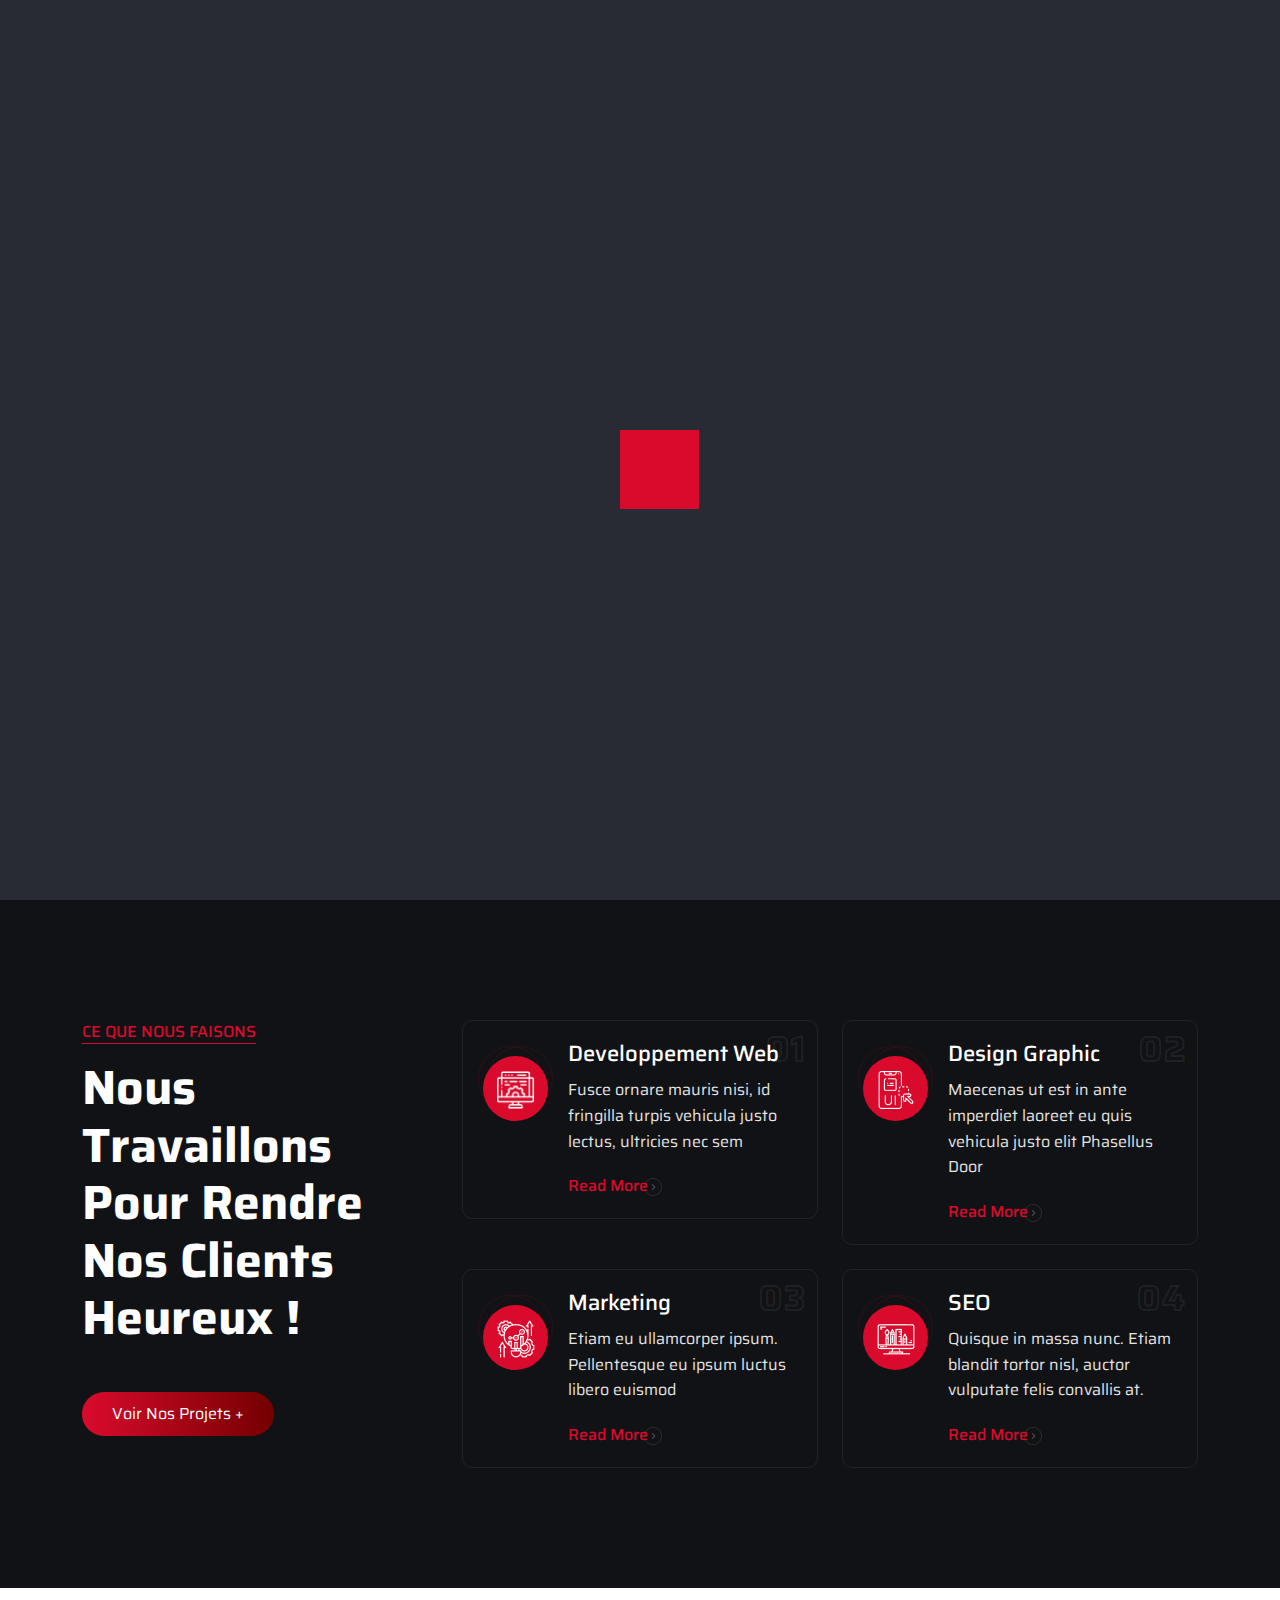
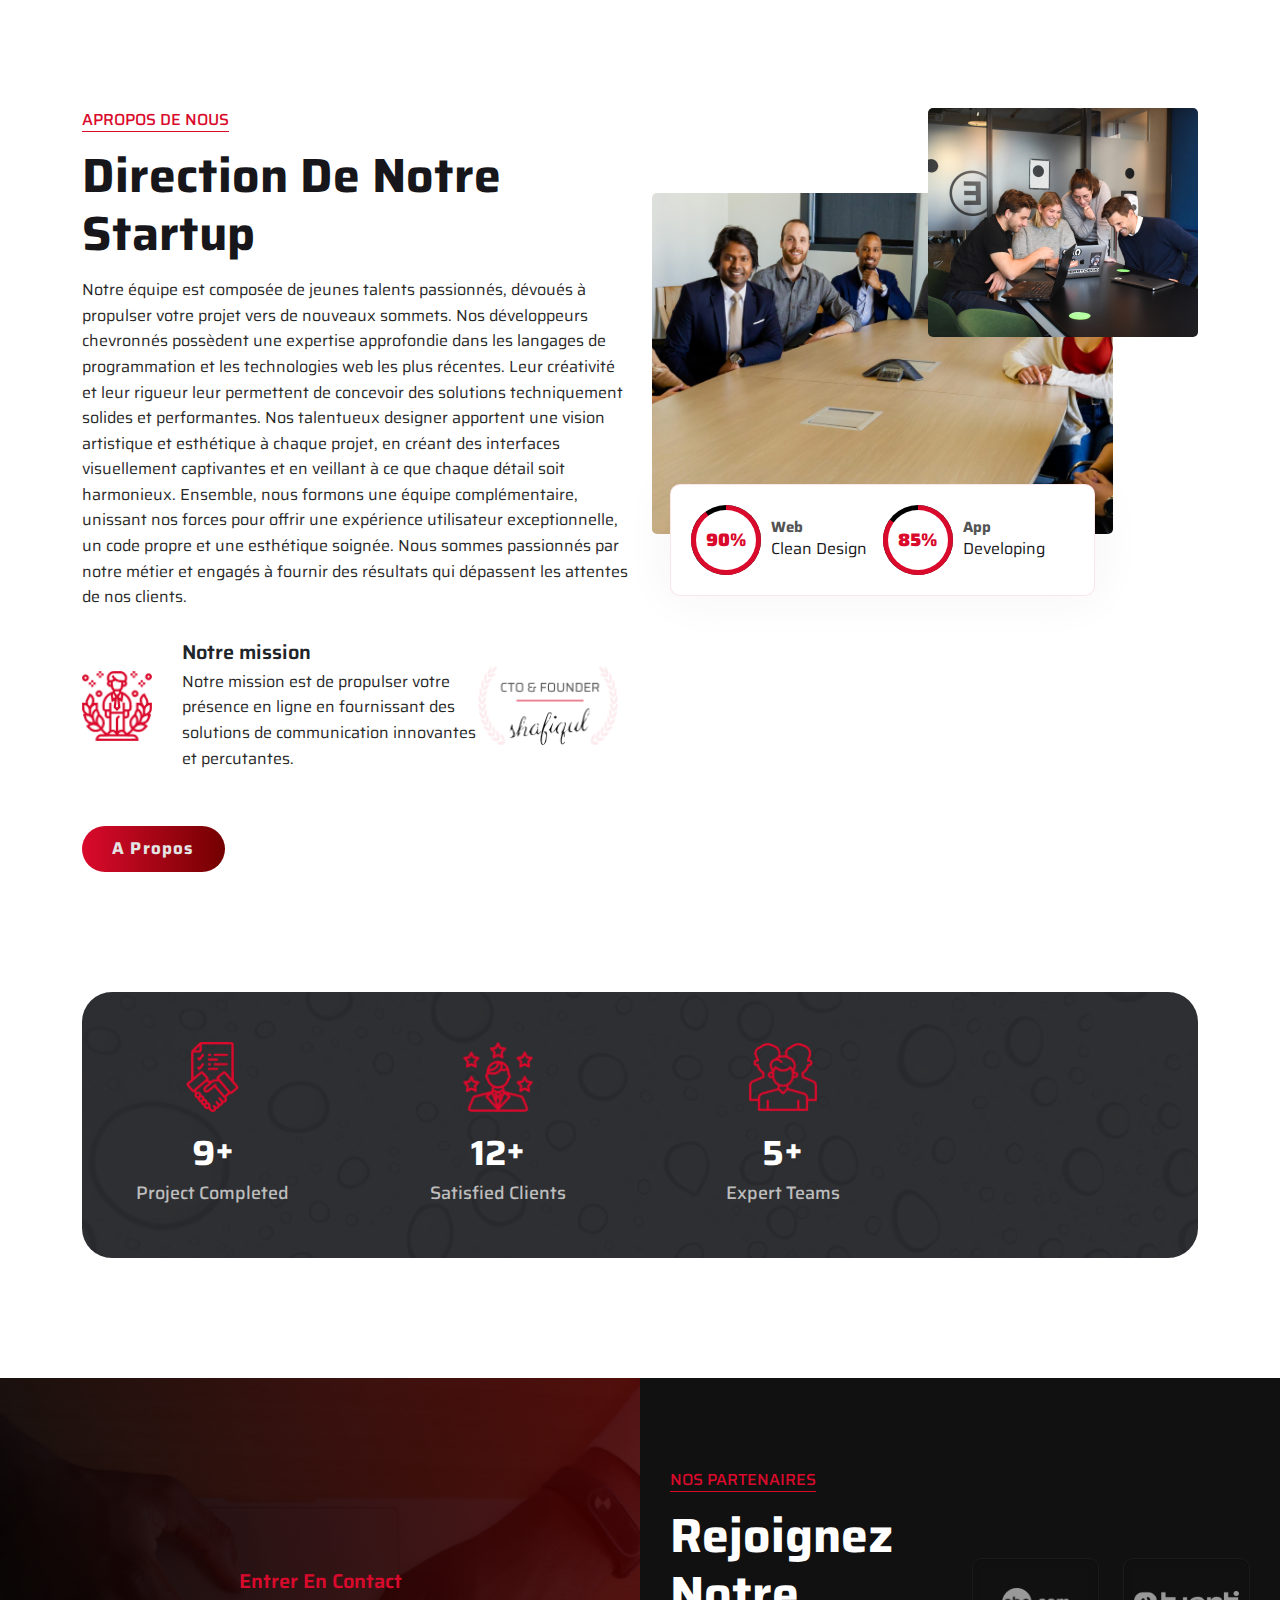
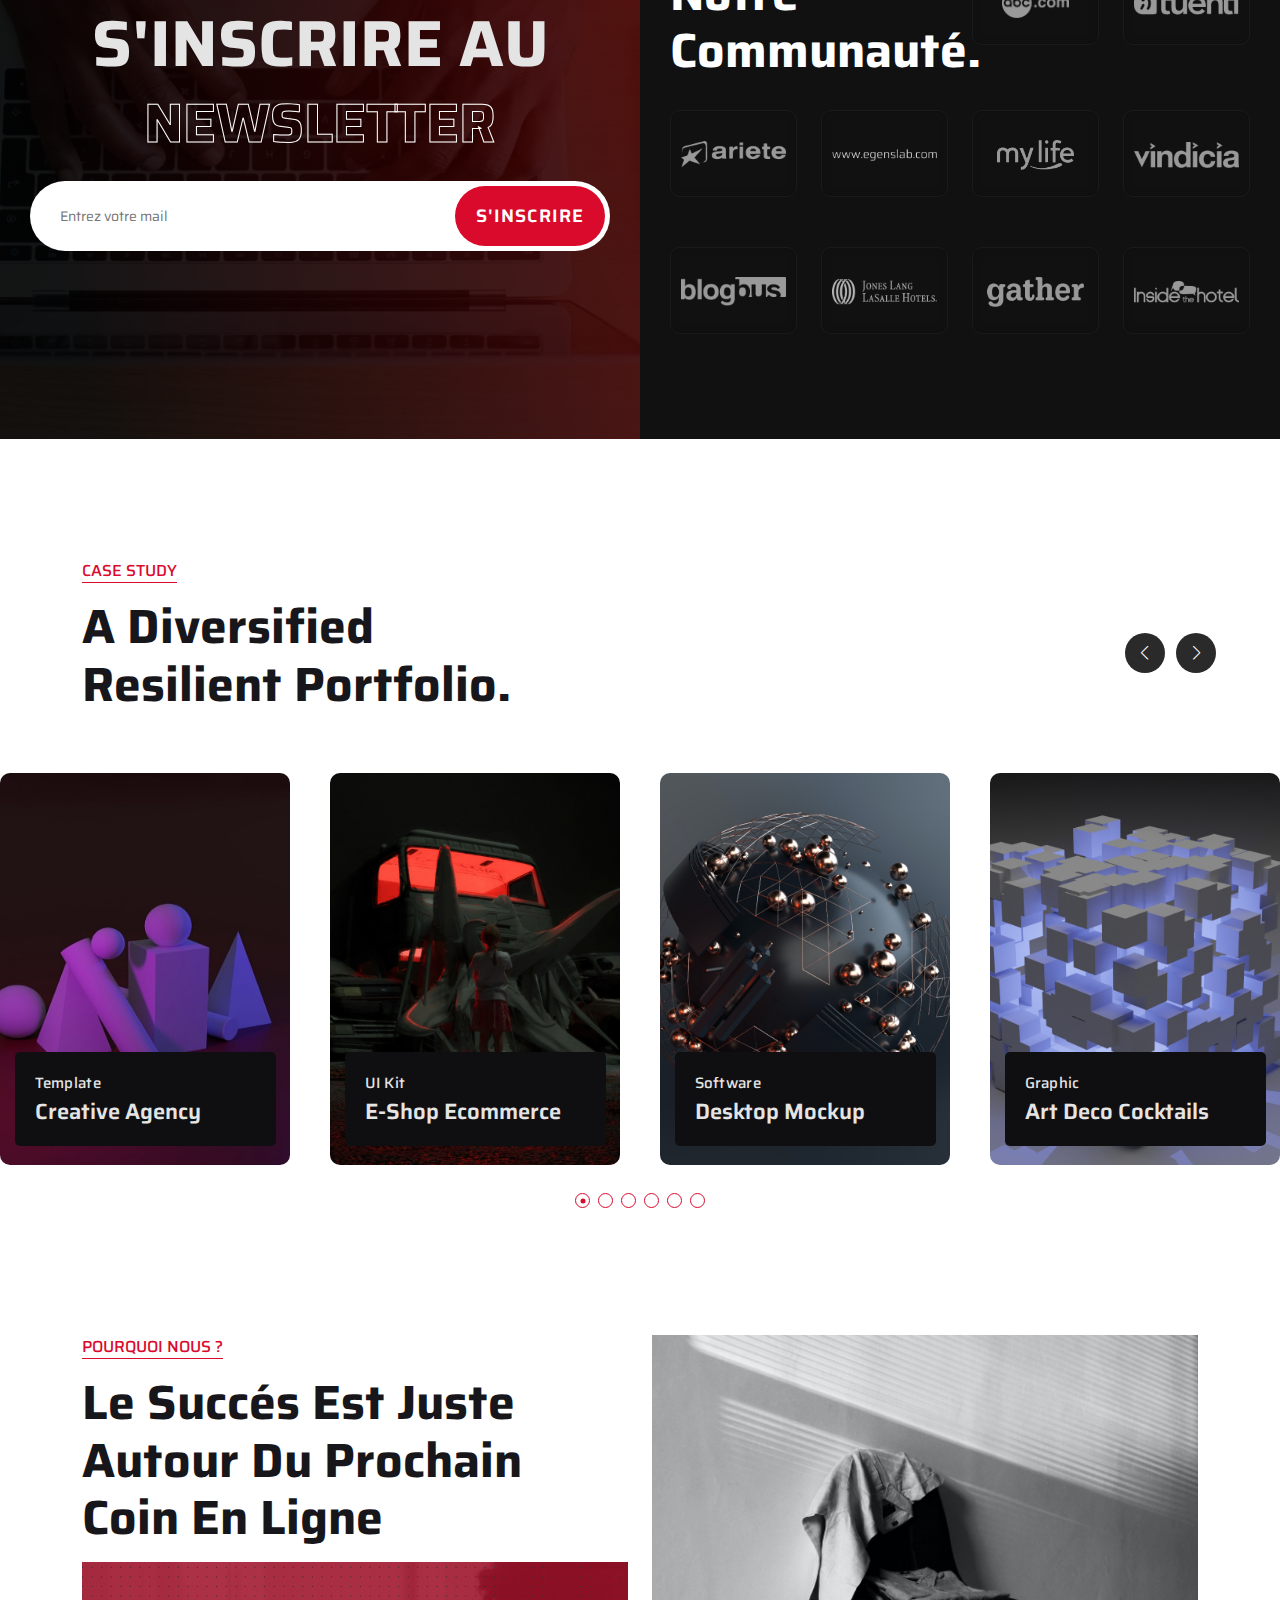
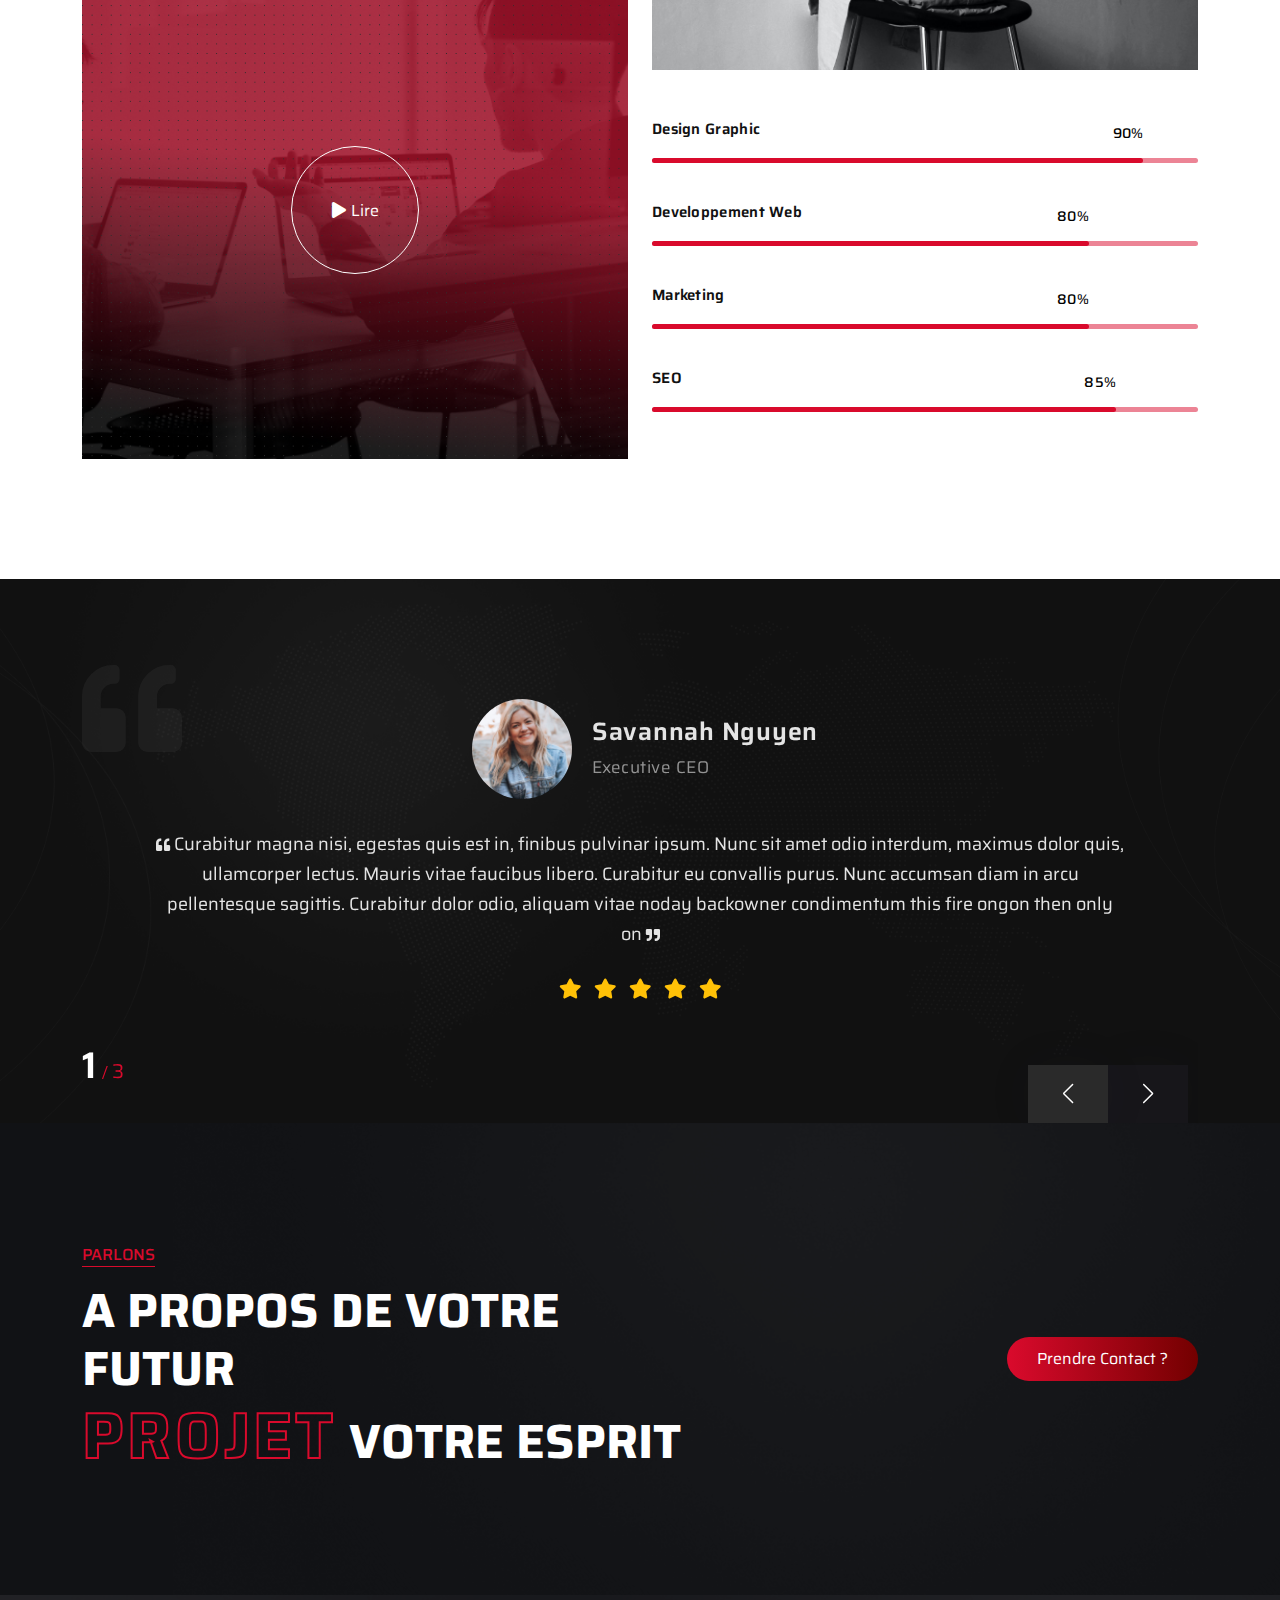
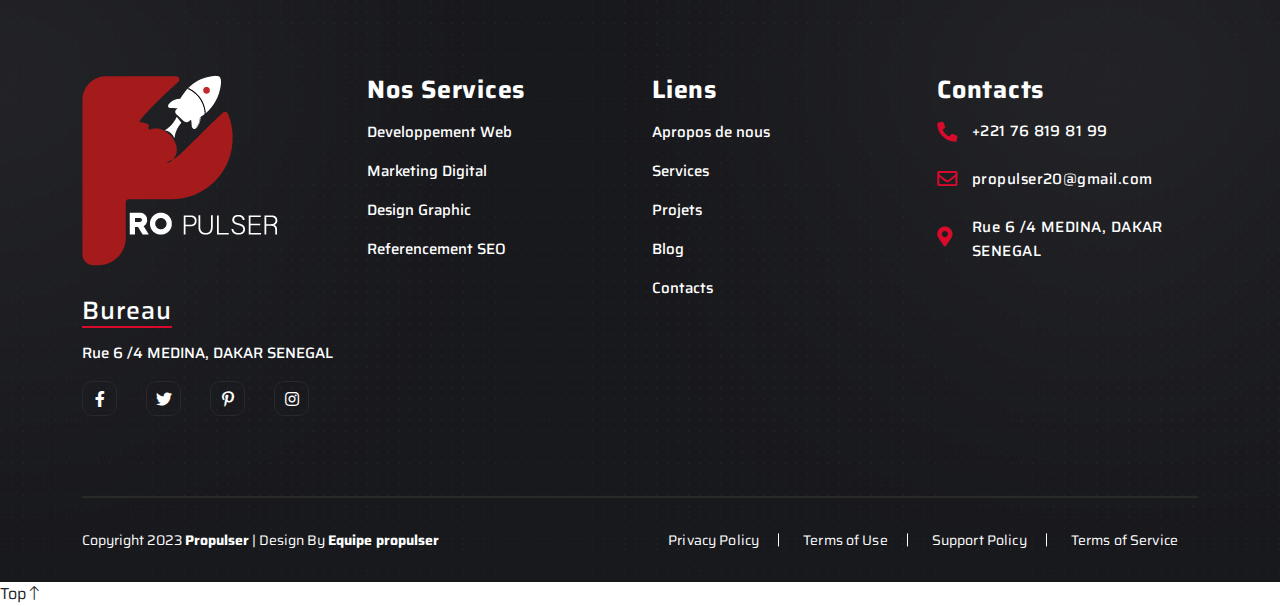
==== index.html @ 596901e4 "Commit 1" ====
<!doctype html>
<html lang="fr">

<head>

<meta charset="utf-8">
<meta name="viewport" content="width=device-width, initial-scale=1">

<link rel="shortcut icon" type="image/x-icon" href="assets/img/favicon.png">

<link href="assets/css/bootstrap.min.css" rel="stylesheet">

<link rel="stylesheet" href="assets/css/bootstrap-icons.css">

<link href="assets/css/all.min.css" rel="stylesheet">

<link href="assets/css/fontawesome.min.css" rel="stylesheet">

<link rel="stylesheet" href="assets/css/swiper-bundle.min.css">

<link rel="stylesheet" href="assets/css/lightbox.min.css">

<link rel="stylesheet" href="assets/css/nice-select.css">

<link rel="stylesheet" href="assets/css/jQuery-plugin-progressbar.css">

<link rel="stylesheet" href="assets/css/barfiller.css">

<link rel="stylesheet" href="assets/css/magnific-popup.css">

<link rel="stylesheet" href="assets/css/style.css">

<title>Propulser agence Digital</title>
</head>
<body>

<div class="cursor"></div>
<div class="cursor2"></div>


<div class="preloader_area_wrap">
<div class="sk-cube-grid">
<div class="sk-cube sk-cube1"></div>
<div class="sk-cube sk-cube2"></div>
<div class="sk-cube sk-cube3"></div>
<div class="sk-cube sk-cube4"></div>
<div class="sk-cube sk-cube5"></div>
<div class="sk-cube sk-cube6"></div>
<div class="sk-cube sk-cube7"></div>
<div class="sk-cube sk-cube8"></div>
<div class="sk-cube sk-cube9"></div>
</div>
</div>


<div class="main">

<header class="position_top">
<div class="container-fluid">
<div class="row align-items-center">
<div class="col col-sm-3 col-md-3 col-lg-3 col-xl-2">
<div class="logo">
<a href="index.html"><img style="width: 80px;" src="assets/img/logo_1.png" alt></a>
</div>
</div>
<div class="col col-sm-5 col-md-6 col-lg-6 col-xl-8 text-end">
<nav class="main-nav">
<div class="mobile-menu-logo">
<a href="index.html"><img src="assets/img/propulser_.png" alt></a>
</div>
<ul>
<li class="has-child active">
<a href="index.html">Accueil</a>

</li>
<li><a href="about.html">Apropos</a></li>
<li class="has-child">
<a href="services.html">Services</a>
<i class="bi bi-chevron-down"></i>
<ul class="sub-menu">
<li><a href="services.html">Service</a></li>
<li><a href="service-details.html">Service Details</a></li>
</ul>
</li>
<li class="has-child">
<a href="project.html">Projets</a>
<i class="bi bi-chevron-down"></i>
<ul class="sub-menu">
<li><a href="project.html">Projets</a></li>
<li><a href="project2.html">Projet masonry</a></li>
<li><a href="project-details.html"> Details projets</a></li>
</ul>
</li>
<li class="has-child">
<a href="blog.html">Blogs</a>
<i class="bi bi-chevron-down"></i>
<ul class="sub-menu">
<li><a href="blog.html">Blog</a></li>
<li><a href="blog2.html">Blog standard</a></li>
<li><a href="blog_details.html">Blog Details</a></li>
</ul>
</li>

<li><a href="contact.html">Contact </a></li>
</ul>
<div class="get-quate dn">
<div class="cmn-btn">
<a href="contact.html">Avoir un devis </a>
</div>
</div>
</nav>
<div class="mobile-menu">
<a href="javascript:void(0)" class="cross-btn">
<span class="cross-top"></span>
<span class="cross-middle"></span>
<span class="cross-bottom"></span>
</a>
</div>
</div>
<div class="col-12 col-sm-4 col-md-3 col-lg-3 col-xl-2 text-end">
<div class="get-quate">
<div class="cmn-btn">
<a href="contact.html">Avoir un devis </a>
</div>
</div>
</div>
</div>
</div>
</header>


<section class="hero-area">
<div class="swiper hero-slider">
<div class="swiper-wrapper">
<div class="swiper-slide">
<div class="container-fluid">
<div class="row">
<div class="col-12">
<div class="hero-content-wrapper">
<div class="hero-content-wrap">
<div class="hero-content-img">
<img src="assets/img/hero-slider-1.jpg" alt>
</div>
<div class="hero-content">
<h2>Propulser</h2>
<h1>Meilleiur solution pour votre <span>Business.</span></h1>
<p>Propulsez votre entreprise vers de nouveaux sommets avec notre agence, offrant la solution ultime pour optimiser votre succès commercial grâce à des stratégies innovantes et ciblées.</p>
<a href="about.html" class="about-btn">A propos de nous </a>
<a href="project-details.html" class="work-btn">Comment nous travaillons</a>
<div class="slider-num">
<span>01</span>
</div>
</div>
</div>
</div>
</div>
</div>
</div>
</div>
<div class="swiper-slide">
<div class="container-fluid">
<div class="row">
<div class="col-12">
<div class="hero-content-wrapper">
<div class="hero-content-wrap">
<div class="hero-content-img">
<img src="assets/img/hero-slider-2.png" alt>
</div>
<div class="hero-content">
<h2>Propulser</h2>
<h1>Meilleiur solution pour votre <span>Financement.</span></h1>
<p>Optimisez votre entreprise avec des solutions de pointe, tout en maîtrisant les coûts, grâce à notre agence de propulsion.</p>
<a href="about.html" class="about-btn">A propos de nous</a>
<a href="project-details.html" class="work-btn">Comment nous travaillons</a>
<div class="slider-num">
<span>02</span>
</div>
</div>
</div>
</div>
</div>
</div>
</div>
</div>
<div class="swiper-slide">
<div class="container-fluid">
<div class="row">
<div class="col-12">
<div class="hero-content-wrapper">
<div class="hero-content-wrap">
<div class="hero-content-img">
<img src="assets/img/hero-slider-3.png" alt>
</div>
<div class="hero-content">
<h2>Propulser</h2>
<h1>Meilleiur solution pour votre <span>Marketing.</span></h1>
<p>Le marketing digital est l'art de connecter les marques avec leur public cible dans le monde numérique en constante évolution, ouvrant ainsi les portes de la visibilité, de l'engagement et de la croissance exponentielle.</p>
<a href="about.html" class="about-btn">A propos de nous</a>
<a href="project-details.html" class="work-btn">Comment nous travaillons</a>
<div class="slider-num">
<span>03</span>
</div>
</div>
</div>
</div>
</div>
</div>
</div>
</div>
</div>
<div class="swiper-pagination"></div>
</div>
<div class="social-media">
<ul class="social-list">
<li><a href="https://www.facebook.com/profile.php?id=100092353343000">Facebook</a></li>
<li><a href="https://www.instagram.com/pro_pulser/">instagram</a></li>
<li><a href="https://www.linkedin.com/company/propulsers/">Linked in</a></li>
</ul>
</div>
</section>


<section class="service-area sec-pad">
<div class="container">
<div class="row">
<div class="col-md-12 col-lg-4 col-xl-4">
<div class="title">
<span>Ce que nous faisons </span>
<h2>Nous travaillons pour rendre nos clients heureux !</h2>
<div class="cmn-btn">
<a href="services.html">Voir nos projets +</a>
</div>
</div>
</div>
<div class="col-md-12 col-lg-8 col-xl-8">
<div class="row g-4">
<div class="col-sm-6 col-md-6 col-lg-6 col-xl-6">
<div class="single-service">
<span class="count">01</span>
<div class="service-icon">
<i><img src="assets/img/icons/service-icon-1.png" alt></i>
</div>
<div class="service-content">
<h4>Developpement web</h4>
<p>Fusce ornare mauris nisi, id fringilla turpis vehicula justo lectus, ultricies nec sem</p>
<a href="services.html">read more<i><img src="assets/img/icons/arrow-circle.png" alt></i></a>
</div>
</div>
</div>
<div class="col-sm-6 col-md-6 col-lg-6 col-xl-6">
<div class="single-service">
<span class="count">02</span>
<div class="service-icon">
<i><img src="assets/img/icons/service-icon-2.png" alt></i>
</div>
<div class="service-content">
<h4>Design graphic </h4>
<p>Maecenas ut est in ante imperdiet laoreet eu quis vehicula justo elit Phasellus Door</p>
<a href="service-details.html">read more<i><img src="assets/img/icons/arrow-circle.png" alt></i></a>
</div>
</div>
</div>
<div class="col-sm-6 col-md-6 col-lg-6 col-xl-6">
<div class="single-service">
<span class="count">03</span>
<div class="service-icon">
<i><img src="assets/img/icons/service-icon-3.png" alt></i>
</div>
<div class="service-content">
<h4>Marketing</h4>
<p>Etiam eu ullamcorper ipsum. Pellentesque eu ipsum luctus libero euismod</p>
<a href="service-details.html">read more<i><img src="assets/img/icons/arrow-circle.png" alt></i></a>
</div>
</div>
</div>
<div class="col-sm-6 col-md-6 col-lg-6 col-xl-6">
<div class="single-service">
<span class="count">04</span>
<div class="service-icon">
<i><img src="assets/img/icons/service-icon-4.png" alt></i>
</div>
<div class="service-content">
<h4>SEO</h4>
<p>Quisque in massa nunc. Etiam blandit tortor nisl, auctor vulputate felis convallis at.</p>
<a href="service-details.html">read more<i><img src="assets/img/icons/arrow-circle.png" alt></i></a>
</div>
</div>
</div>
</div>
</div>
</div>
</div>
</section>


<section class="about-area sec-mar">
<div class="container">
<div class="row">
<div class="col-lg-6 col-xl-6">
<div class="about-left">
<div class="title black">
<span>Apropos de nous </span>
<h2 class="mb-15">Direction de notre startup</h2>
</div>
<p>Notre équipe est composée de jeunes talents passionnés, dévoués à propulser votre projet vers de nouveaux sommets. Nos  développeurs chevronnés possèdent une expertise approfondie dans les langages de programmation et les technologies web les plus récentes. Leur créativité et leur rigueur leur permettent de concevoir des solutions techniquement solides et performantes. Nos talentueux designer apportent une vision artistique et esthétique à chaque projet, en créant des interfaces visuellement captivantes et en veillant à ce que chaque détail soit harmonieux. Ensemble, nous formons une équipe complémentaire, unissant nos forces pour offrir une expérience utilisateur exceptionnelle, un code propre et une esthétique soignée. Nous sommes passionnés par notre métier et engagés à fournir des résultats qui dépassent les attentes de nos clients.</p>
<div class="our-mission">
<div class="msn-icon">
<i><img src="assets/img/icons/mission-icon.png" alt></i>
</div>
<div class="msn-content">
<h5>Notre mission </h5>
<p>Notre mission est de propulser votre présence en ligne en fournissant des solutions de communication innovantes et percutantes.</p>
</div>
<div class="cto">
<img src="assets/img/ctoFounder.png" alt>
</div>
</div>
<div class="cmn-btn">
<a href="about.html">A propos</a>
</div>
</div>
</div>
<div class="col-lg-6 col-xl-6">
<div class="about-right">
<div class="group-images">
<img src="assets/img/about-bottom.jpg" alt>
<div class="about-top">
<img src="assets/img/about-top.png" alt>
</div>
<div class="about-skills">
<div class="signle-skill">
<div class="progress-bar-circle" data-percent="90" data-duration="1000"></div>
<div class="skill-content">
<h6>web</h6>
<p>Clean Design</p>
</div>
</div>
<div class="signle-skill xsm">
<div class="progress-bar-circle" data-percent="85" data-duration="1000"></div>
<div class="skill-content">
<h6>App</h6>
<p>Developing</p>
</div>
</div>
</div>
</div>
</div>
</div>
</div>

<div class="features-count">
<div class="row">
<div class="col-sm-6 col-md-3 col-lg-3 col-xl-3">
<div class="single-count">
<i><img src="assets/img/icons/count-1.png" alt></i>

<div class="counter">
<span class="odometer">9</span><sup>+</sup>
</div>
<p>Project Completed</p>
</div>
</div>
<div class="col-sm-6 col-md-3 col-lg-3 col-xl-3">
<div class="single-count">
<i><img src="assets/img/icons/count-2.png" alt></i>
<div class="counter">
<span class="odometer">12</span><sup>+</sup>
</div>
<p>Satisfied Clients</p>
</div>
</div>
<div class="col-sm-6 col-md-3 col-lg-3 col-xl-3">
<div class="single-count">
<i><img src="assets/img/icons/count-3.png" alt></i>
<div class="counter">
<span class="odometer">5</span><sup>+</sup>
</div>
<p>Expert Teams</p>
</div>
</div>

</div>
</div>
</div>
</section>


<section class="our-partner">
<div class="container-fluid g-0 overflow-hidden">
<div class="row align-items-center g-0">
<div class="col-12 col-xl-6">
<div class="newsletter">
<div class="subscribes">
<span>Entrer en contact</span>
<h1>S'inscrire au </h1>
<h2>Newsletter</h2>
<div class="subscribe-form">
<form action="#" method="post">
<input type="email" name="email" placeholder="Entrez votre mail">
<input type="submit" value="S'inscrire">
</form>
</div>
</div>
</div>
</div>
<div class="col-12 col-xl-6">
<div class="our-clients">
<div class="row align-items-center">
<div class="col-md-6 col-lg-4 col-xl-6">
<div class="title">
<span>Nos partenaires</span>
<h2>Rejoignez notre communauté.</h2>
</div>
</div>
<div class="col-sm-6 col-md-6 col-lg-4 col-xl-3">
<div class="single-client">
<img src="assets/img/partner-icons/partner-1.png" alt>
<div class="client-hover">
<span>www.example.com</span>
</div>
</div>
</div>
<div class="col-sm-6 col-md-6 col-lg-4 col-xl-3">
<div class="single-client">
<img src="assets/img/partner-icons/partner-2.png" alt>
<div class="client-hover">
<span>www.example.com</span>
</div>
</div>
</div>
<div class="col-sm-6 col-md-6 col-lg-4 col-xl-3">
<div class="single-client">
<img src="assets/img/partner-icons/partner-3.png" alt>
<div class="client-hover">
<span>www.example.com</span>
</div>
</div>
</div>
<div class="col-sm-6 col-md-6 col-lg-4 col-xl-3">
<div class="single-client">
<img src="assets/img/partner-icons/partner-4.png" alt>
<div class="client-hover">
<span>www.example.com</span>
</div>
</div>
</div>
<div class="col-sm-6 col-md-6 col-lg-4 col-xl-3">
<div class="single-client">
<img src="assets/img/partner-icons/partner-5.png" alt>
<div class="client-hover">
<span>www.example.com</span>
</div>
</div>
</div>
<div class="col-sm-6 col-md-6 col-lg-4 col-xl-3">
<div class="single-client">
<img src="assets/img/partner-icons/partner-6.png" alt>
<div class="client-hover">
<span>www.example.com</span>
</div>
</div>
</div>
<div class="col-sm-6 col-md-6 col-lg-4 col-xl-3">
<div class="single-client">
<img src="assets/img/partner-icons/partner-7.png" alt>
<div class="client-hover">
<span>www.example.com</span>
</div>
</div>
</div>
<div class="col-sm-6 col-md-6 col-lg-4 col-xl-3">
<div class="single-client">
<img src="assets/img/partner-icons/partner-8.png" alt>
<div class="client-hover">
<span>www.example.com</span>
</div>
</div>
</div>
<div class="col-sm-6 col-md-6 col-lg-4 col-xl-3">
<div class="single-client">
<img src="assets/img/partner-icons/partner-9.png" alt>
<div class="client-hover">
<span>www.example.org</span>
</div>
</div>
</div>
<div class="col-sm-6 col-md-6 col-lg-4 col-xl-3">
<div class="single-client">
<img src="assets/img/partner-icons/partner-10.png" alt>
<div class="client-hover">
<span>www.example.com</span>
</div>
</div>
</div>
</div>
</div>
</div>
</div>
</div>
</section>


<div class="portfolio-area sec-mar-top">
<div class="container">
<div class="row">
<div class="col-12 col-lg-7 col-xl-5">
<div class="title black">
<span>Case Study</span>
<h2>A diversified resilient portfolio.</h2>
</div>
</div>
</div>
</div>
<div class="swiper portfolio-slider">
<div class="swiper-wrapper">
<div class="swiper-slide">
<div class="single-portfolio">
<div class="portfolio-data">
<a href="#"><img src="assets/img/portfolio/portfolio-1.jpg" alt></a>
</div>
<div class="portfolio-inner">
<span>Template</span>
<h4>Creative Agency</h4>
<div class="portfolio-hover">
<a href="project-details.html" class="case-btn">Case Study</a>
<a data-lightbox="image1" href="assets/img/portfolio/portfolio-1.jpg"><i class="fas fa-search"></i></a>
</div>
</div>
</div>
</div>
<div class="swiper-slide">
<div class="single-portfolio">
<div class="portfolio-data">
<a href="#"><img src="assets/img/portfolio/portfolio-2.jpg" alt></a>
</div>
<div class="portfolio-inner">
<span>UI Kit</span>
<h4>E-Shop Ecommerce</h4>
<div class="portfolio-hover">
<a href="project-details.html" class="case-btn">Case Study</a>
<a data-lightbox="image1" href="assets/img/portfolio/portfolio-2.jpg"><i class="fas fa-search"></i></a>
</div>
</div>
</div>
</div>
<div class="swiper-slide">
<div class="single-portfolio">
<div class="portfolio-data">
<a href="#"><img src="assets/img/portfolio/portfolio-3.jpg" alt></a>
</div>
<div class="portfolio-inner">
<span>Software</span>
<h4>Desktop Mockup</h4>
<div class="portfolio-hover">
<a href="project-details.html" class="case-btn">Case Study</a>
<a data-lightbox="image1" href="assets/img/portfolio/portfolio-3.jpg"><i class="fas fa-search"></i></a>
</div>
</div>
</div>
</div>
<div class="swiper-slide">
<div class="single-portfolio">
<div class="portfolio-data">
<a href="#"><img src="assets/img/portfolio/portfolio-4.jpg" alt></a>
</div>
<div class="portfolio-inner">
<span>Graphic</span>
<h4>Art Deco Cocktails</h4>
<div class="portfolio-hover">
<a href="project-details.html" class="case-btn">Case Study</a>
<a data-lightbox="image1" href="assets/img/portfolio/portfolio-4.jpg"><i class="fas fa-search"></i></a>
</div>
</div>
</div>
</div>
<div class="swiper-slide">
<div class="single-portfolio">
<div class="portfolio-data">
<a href="#"><img src="assets/img/portfolio/portfolio-5.jpg" alt></a>
</div>
<div class="portfolio-inner">
<span>App</span>
<h4>Mobile Crypto Wallet</h4>
<div class="portfolio-hover">
<a href="project-details.html" class="case-btn">Case Study</a>
<a data-lightbox="image1" href="assets/img/portfolio/portfolio-5.jpg"><i class="fas fa-search"></i></a>
</div>
</div>
</div>
</div>
<div class="swiper-slide">
<div class="single-portfolio">
<div class="portfolio-data">
<a href="#"><img src="assets/img/portfolio/portfolio-3.jpg" alt></a>
</div>
<div class="portfolio-inner">
<span>Template</span>
<h4>Creative Agency</h4>
<div class="portfolio-hover">
<a href="project-details.html" class="case-btn">Case Study</a>
<a data-lightbox="image1" href="assets/img/portfolio/portfolio-3.jpg"><i class="fas fa-search"></i></a>
</div>
</div>
</div>
</div>
</div>
<div class="swiper-button-next"></div>
<div class="swiper-button-prev"></div>
<div class="swiper-pagination"></div>
</div>
</div>


<section class="why-choose-us sec-mar">
<div class="container">
<div class="row">
<div class="col-md-6 col-lg-6 col-xl-6">
<div class="title black">
<span>Pourquoi nous ?</span>
<h2 class="mb-15">Le succés est juste autour du prochain coin en ligne</h2>
</div>
<div class="video-demo">
<img src="assets/img/play-video.jpg" alt>
<div class="play-btn">
<a class="popup-video" href="https://www.youtube.com/watch?v=0O2aH4XLbto"><i class="fas fa-play"></i>Lire </a>
</div>
</div>
</div>
<div class="col-md-6 col-lg-6 col-xl-6">
<div class="valuable-skills">
<img src="assets/img/valuable-skill.jpg" alt>
<div class="signle-bar">
<h6>Design Graphic</h6>
<div id="bar1" class="barfiller">
<span class="tip"></span>
<span class="fill" data-percentage="90"></span>
</div>
</div>
<div class="signle-bar">
<h6>Developpement web</h6>
<div id="bar2" class="barfiller">
<span class="tip"></span>
<span class="fill" data-percentage="80"></span>
</div>
</div>
<div class="signle-bar">
<h6>Marketing</h6>
<div id="bar3" class="barfiller">
<span class="tip"></span>
<span class="fill" data-percentage="80"></span>
</div>
</div>
<div class="signle-bar">
<h6>SEO </h6>
<div id="bar4" class="barfiller">
<span class="tip"></span>
<span class="fill" data-percentage="85"></span>
</div>
</div>
</div>
</div>
</div>
</div>
</section>


<section class="testimonial-area">
<div class="container">
<div class="row">
<div class="col-12">
<div class="swiper testimonial-slider">
<div class="swiper-wrapper">
<div class="swiper-slide">
<div class="testimonial-content">
<div class="quote">
<i class="fas fa-quote-left"></i>
</div>
<div class="client-info">
<div class="client-pic">
<img src="assets/img/client.jpg" alt>
</div>
<div class="client-details">
<h4>Savannah Nguyen</h4>
<span>Executive CEO</span>
</div>
</div>
<p><i class="fas fa-quote-left"></i> Curabitur magna nisi, egestas quis est in, finibus pulvinar ipsum. Nunc sit amet odio interdum, maximus dolor quis, ullamcorper lectus. Mauris vitae faucibus libero. Curabitur eu convallis purus. Nunc accumsan diam in arcu pellentesque sagittis. Curabitur dolor odio, aliquam vitae noday backowner condimentum this fire ongon then only on <i class="fas fa-quote-right"></i></p>
<div class="rating">
<i class="fas fa-star"></i>
<i class="fas fa-star"></i>
<i class="fas fa-star"></i>
<i class="fas fa-star"></i>
<i class="fas fa-star"></i>
</div>
</div>
</div>
<div class="swiper-slide">
<div class="testimonial-content">
<div class="quote">
<i class="fas fa-quote-left"></i>
</div>
<div class="client-info">
<div class="client-pic">
<img src="assets/img/client-2.jpg" alt>
</div>
<div class="client-details">
<h4>Nailong Jeso</h4>
<span>CTO Founder</span>
</div>
</div>
<p><i class="fas fa-quote-left"></i> Curabitur magna nisi, egestas quis est in, finibus pulvinar ipsum. Nunc sit amet odio interdum, maximus dolor quis, ullamcorper lectus. Mauris vitae faucibus libero. Curabitur eu convallis purus. Nunc accumsan diam in arcu pellentesque sagittis. Curabitur dolor odio, aliquam vitae noday backowner condimentum this fire ongon then only on <i class="fas fa-quote-right"></i></p>
<div class="rating">
<i class="fas fa-star"></i>
<i class="fas fa-star"></i>
<i class="fas fa-star"></i>
<i class="fas fa-star"></i>
<i class="fas fa-star"></i>
</div>
</div>
</div>
<div class="swiper-slide">
<div class="testimonial-content">
<div class="quote">
<i class="fas fa-quote-left"></i>
</div>
<div class="client-info">
<div class="client-pic">
<img src="assets/img/client-3.jpg" alt>
</div>
<div class="client-details">
<h4>Gautam Yamni</h4>
<span>Designer Head</span>
</div>
</div>
<p><i class="fas fa-quote-left"></i> Curabitur magna nisi, egestas quis est in, finibus pulvinar ipsum. Nunc sit amet odio interdum, maximus dolor quis, ullamcorper lectus. Mauris vitae faucibus libero. Curabitur eu convallis purus. Nunc accumsan diam in arcu pellentesque sagittis. Curabitur dolor odio, aliquam vitae noday backowner condimentum this fire ongon then only on <i class="fas fa-quote-right"></i></p>
<div class="rating">
<i class="fas fa-star"></i>
<i class="fas fa-star"></i>
<i class="fas fa-star"></i>
<i class="fas fa-star"></i>
<i class="fas fa-star"></i>
</div>
</div>
</div>
</div>
<div class="swiper-button-next"></div>
<div class="swiper-button-prev"></div>
<div class="swiper-pagination"></div>
</div>
</div>
</div>
</div>
</section>

<!--Section blog 
<section class="latest-news sec-mar">
<div class="container">
<div class="row gx-4">
<div class="col-md-6 col-lg-4 col-xl-4">
<div class="signle-news">
<div class="tag">
<a href="#">Web Design</a>
</div>
<div class="post-img">
<a href="blog_details.html"><img src="assets/img/post/post-1.jpg" alt></a>
</div>
<div class="news-content">
<div class="author">
<div class="author-pic">
<img src="assets/img/author/author-1.jpg" alt>
</div>
<div class="author-info">
<h5>Posted by, Alen Jodge</h5>
<span>05 January, 2022</span>
</div>
</div>
<h3><a href="blog_details.html">Donec a porttitor phari sod tellus Nunc quis erosn.</a></h3>
<p>Aptent taciti sociosqu ad litora torquent pi himenaeos. Praesent nec neque at dolor ti venenatis consectetur eu quis ex.</p>
<div class="view-btn">
<a href="blog_details.html">View details</a>
</div>
</div>
</div>
</div>
<div class="col-md-6 col-lg-4 col-xl-4">
<div class="signle-news">
<div class="tag">
<a href="#">Software</a>
</div>
<div class="post-img">
<a href="blog_details.html"><img src="assets/img/post/post-2.jpg" alt></a>
</div>
<div class="news-content">
<div class="author">
<div class="author-pic">
<img src="assets/img/author/author-2.jpg" alt>
</div>
<div class="author-info">
<h5>Posted by, Kim karden</h5>
<span>05 January, 2022</span>
</div>
</div>
<h3><a href="blog_details.html">Mekusa a porttitor phari sod tellus algo quis ksro.</a></h3>
<p>Aptent taciti sociosqu ad litora torquent pi himenaeos. Praesent nec neque at dolor ti venenatis consectetur eu quis ex.</p>
<div class="view-btn">
<a href="blog_details.html">View details</a>
</div>
</div>
</div>
</div>
<div class="col-md-6 col-lg-4 col-xl-4">
<div class="title black">
<span>Blog</span>
<h2>Latest news And Article modern design.</h2>
<div class="cmn-btn">
<a href="blog.html">View All Blog</a>
</div>
</div>
</div>
</div>
</div>
</section>
-->

<section class="lets-talk sec-pad">
<div class="container">
<div class="row align-items-center">
<div class="col-md-9 col-lg-8 col-xl-7">
<div class="title special">
<span>Parlons </span>
<h2>A propos  de votre futur <br><b>Projet</b>      votre esprit</h2>
</div>
</div>
<div class="col-md-3 col-lg-4 col-xl-5 text-end">
<div class="getin-touch">
<div class="cmn-btn">
<a href="contact.html">Prendre contact ?</a>
</div>
</div>
</div>
</div>
</div>
</section>


<footer>
<div class="container">
<div class="row">
<div class="col-md-3 col-lg-3 col-xl-3">
<div class="footer-widget">
<div class="footer-logo">
<a href="index.html"><img src="assets/img/logo_1.png" alt></a>
</div>
<address>
<h4>Bureau</h4>
<p>Rue 6 /4 MEDINA, DAKAR SENEGAL</p>
</address>
<ul class="social-media-icons">
<li><a href="https://www.facebook.com/profile.php?id=100092353343000"><i class="fab fa-facebook-f"></i></a></li>
<li><a href="https://www.twitter.com/"><i class="fab fa-twitter"></i></a></li>
<li><a href="https://www.pinterest.com/"><i class="fab fa-pinterest-p"></i></a></li>
<li><a href="https://www.instagram.com/pro_pulser/"><i class="fab fa-instagram"></i></a></li>
</ul>
</div>
</div>
<div class="col-md-3 col-lg-3 col-xl-3">
<div class="footer-widget">
<h4>Nos Services</h4>
<ul class="footer-menu">
<li><a href="service-details.html">Developpement Web</a></li>
<li><a href="service-details.html">Marketing Digital</a></li>
<li><a href="service-details.html">Design Graphic</a></li>
<li><a href="service-details.html">Referencement SEO</a></li>
</ul>
</div>
</div>
<div class="col-md-3 col-lg-3 col-xl-3">
<div class="footer-widget">
<h4>Liens</h4>
<ul class="footer-menu">
<li><a href="about.html">Apropos de nous</a></li>
<li><a href="services.html">Services</a></li>
<li><a href="project.html">Projets</a></li>
<li><a href="blog.html">Blog</a></li>
<li><a href="contact.html">Contacts</a></li>
</ul>
</div>
</div>
<div class="col-md-3 col-lg-3 col-xl-3">
<div class="footer-widget">
<h4>Contacts</h4>
<div class="number">
<div class="num-icon">
<i class="fas fa-phone-alt"></i>
</div>
<div class="phone">
<a href="tel:+221 76 819 81 99">+221 76 819 81 99</a>

</div>
</div>
<div class="office-mail">
<div class="mail-icon">
<i class="far fa-envelope"></i>
</div>
<div class="email">
<a href="mailto:propulser20@gmail.com"><span class="__cf_email__" data-cfemail="9df4f3fbf2ddf8e5fcf0edf1f8b3fef2f0">propulser20@gmail.com</span></a>
</div>
</div>
<div class="address">
<div class="address-icon">
<i class="fas fa-map-marker-alt"></i>
</div>
<p>Rue 6 /4 MEDINA, DAKAR SENEGAL</p>
</div>
</div>
</div>
</div>
<div class="footer-bottom">
<div class="row align-items-center">
<div class="col-12 col-md-4 col-lg-4 col-xl-5">
<div class="copy-txt">
<span>Copyright 2023 <b>Propulser</b> | Design By <a href="#">Equipe propulser</a></span>
</div>
</div>
<div class="col-12 col-md-8 col-lg-8 col-xl-7">
<ul class="footer-bottom-menu">
<li><a href="#">Privacy Policy</a></li>
<li><a href="#">Terms of Use</a></li>
<li><a href="#">Support Policy</a></li>
<li><a href="#">Terms of Service</a></li>
</ul>
</div>
</div>
</div>
</div>
</footer>


<div class="scroll-top">
<span>Top<i class="bi bi-arrow-up"></i></span>
</div>

</div>

<script src="assets/js/jquery-3.6.0.min.js"></script>

<script src="assets/js/popper.min.js"></script>
<script src="assets/js/bootstrap.min.js"></script>

<script src="assets/js/swiper-bundle.min.js"></script>

<script src="assets/js/jquery.nice-select.min.js"></script>

<script src="assets/js/jQuery-plugin-progressbar.js"></script>

<script src="assets/js/jquery.barfiller.js"></script>

<script src="assets/js/waypoints.min.js"></script>

<script src="assets/js/jquery.counterup.min.js"></script>

<script src="assets/js/lightbox.min.js"></script>

<script src="assets/js/jquery.magnific-popup.min.js"></script>

<script src="assets/js/isotope.pkgd.min.js"></script>

<script src="assets/js/masonry.pkgd.min.js"></script>

<script src="assets/js/imagesloaded.pkgd.min.js"></script>

<script src="assets/js/custom.js"></script>
</body>

<!-- Mirrored from demo-egenslab.b-cdn.net/html/finibus/demo/index.html by HTTrack Website Copier/3.x [XR&CO'2014], Sun, 20 Aug 2023 12:02:01 GMT -->
</html>
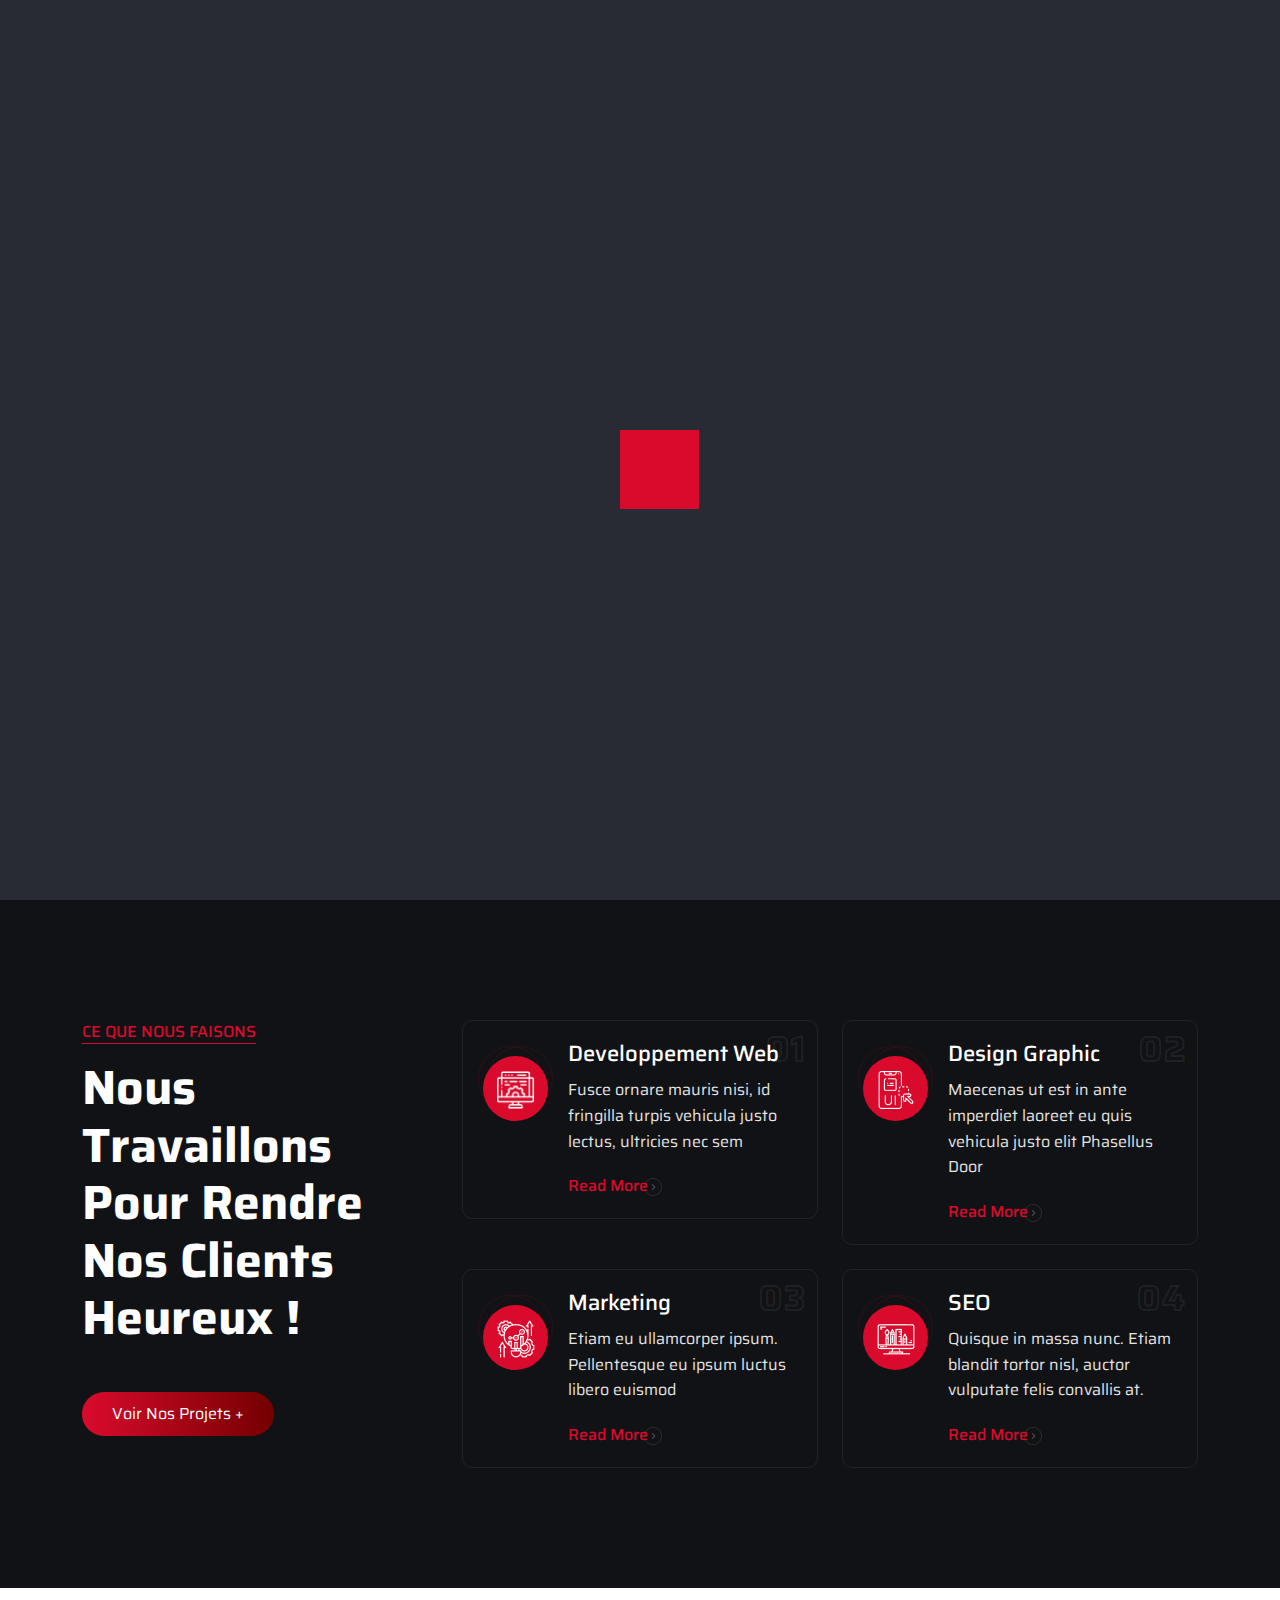
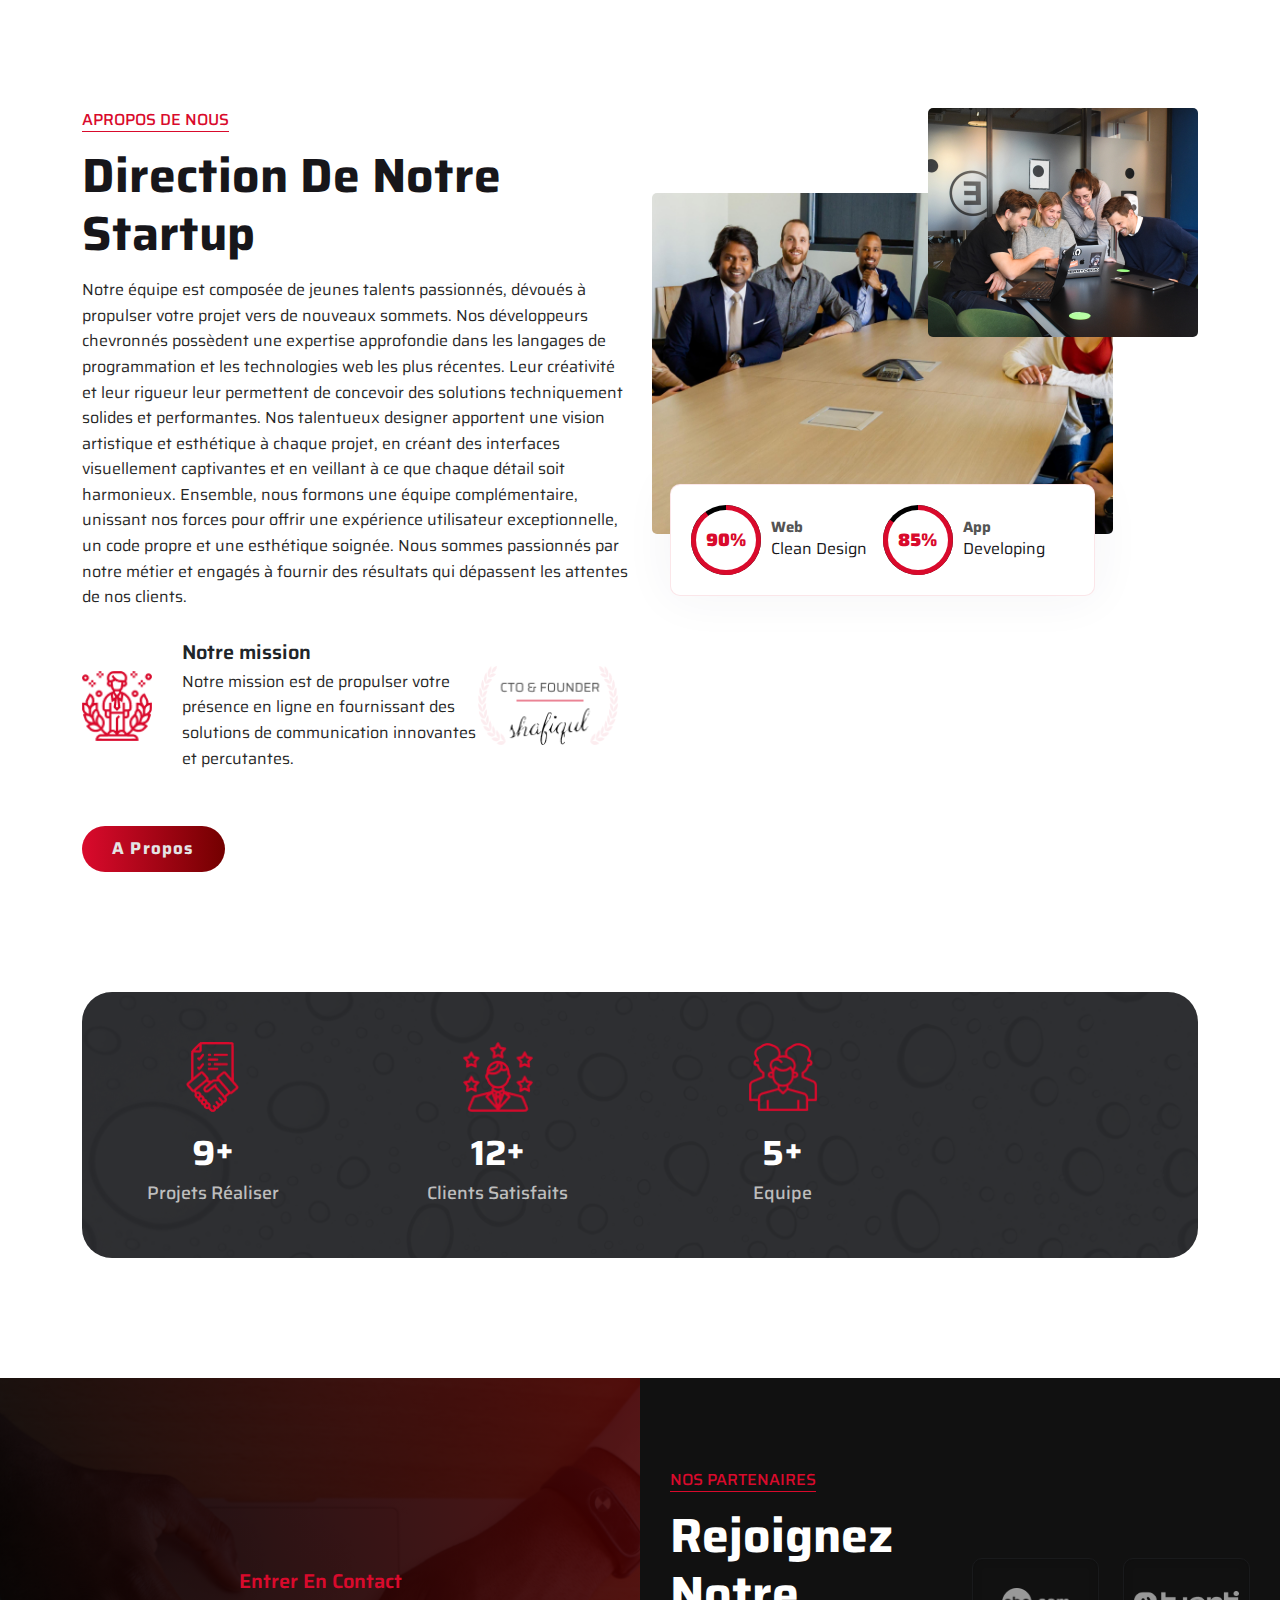
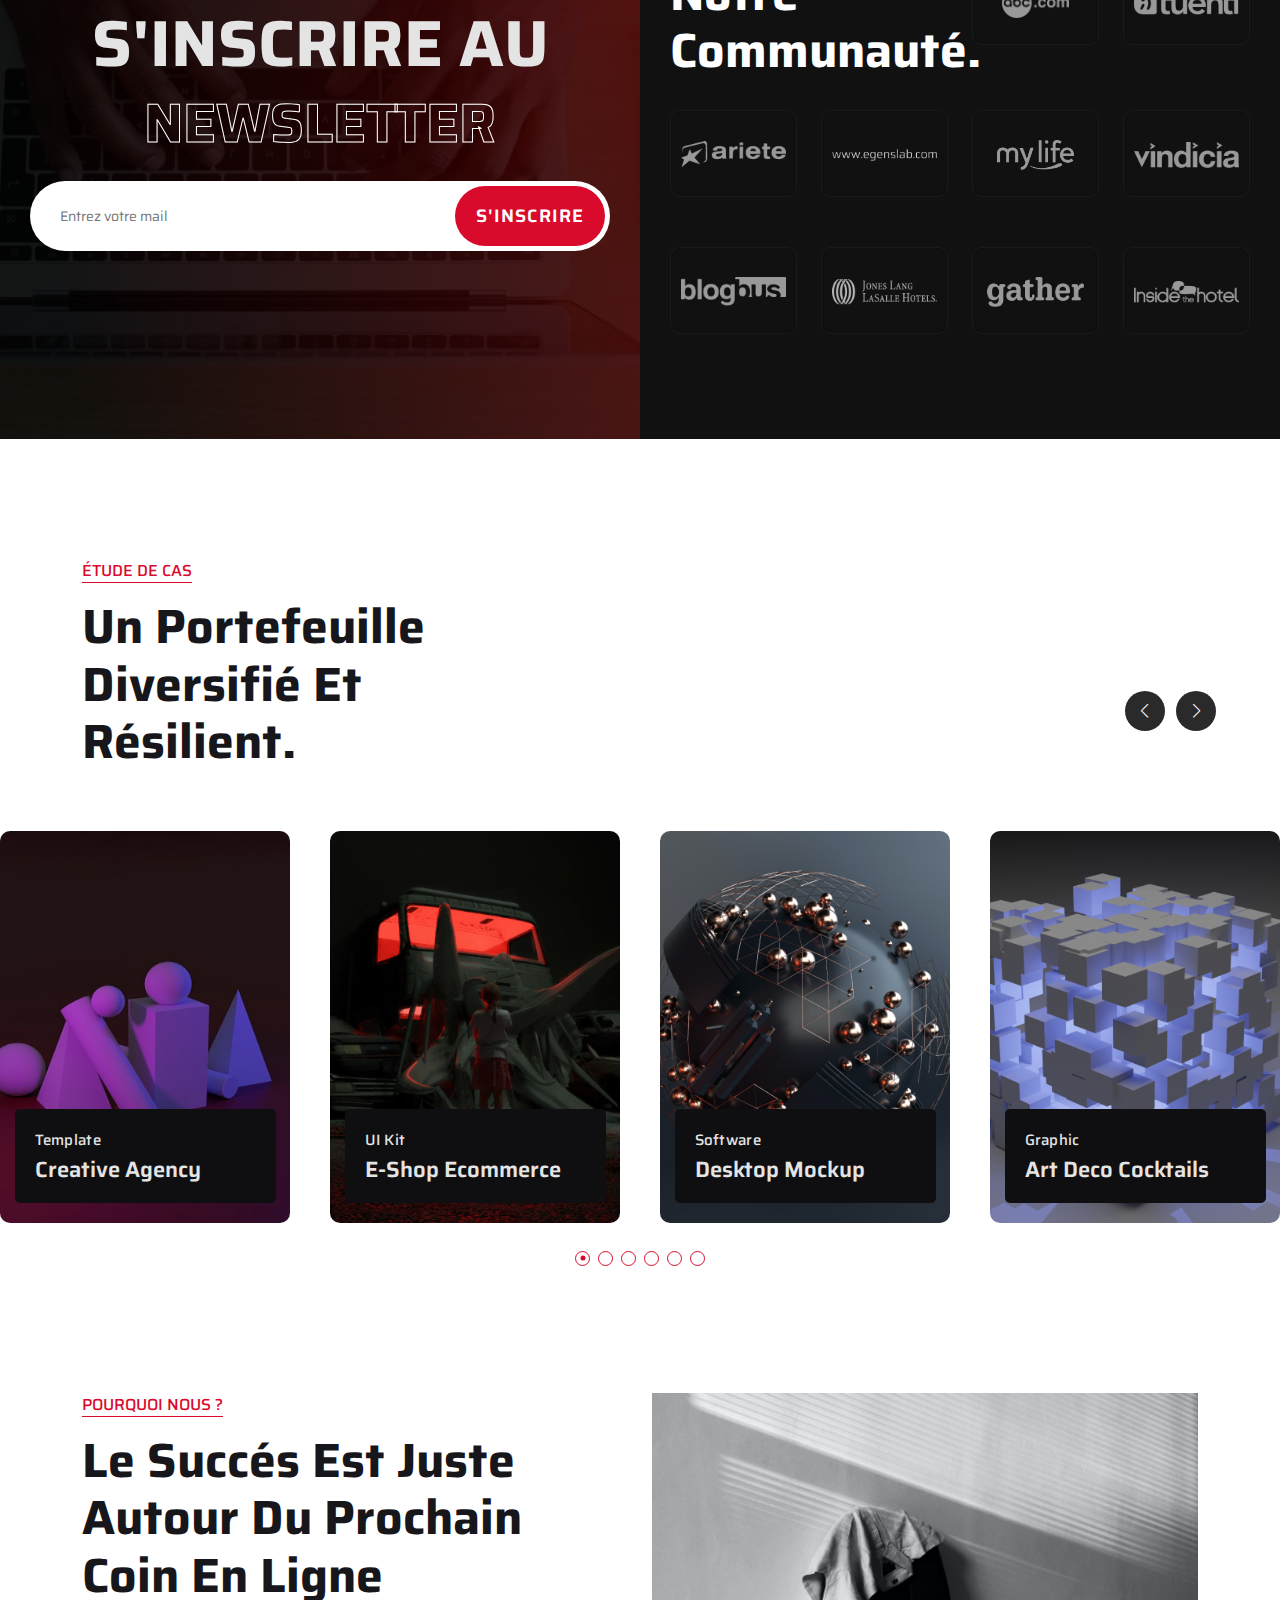
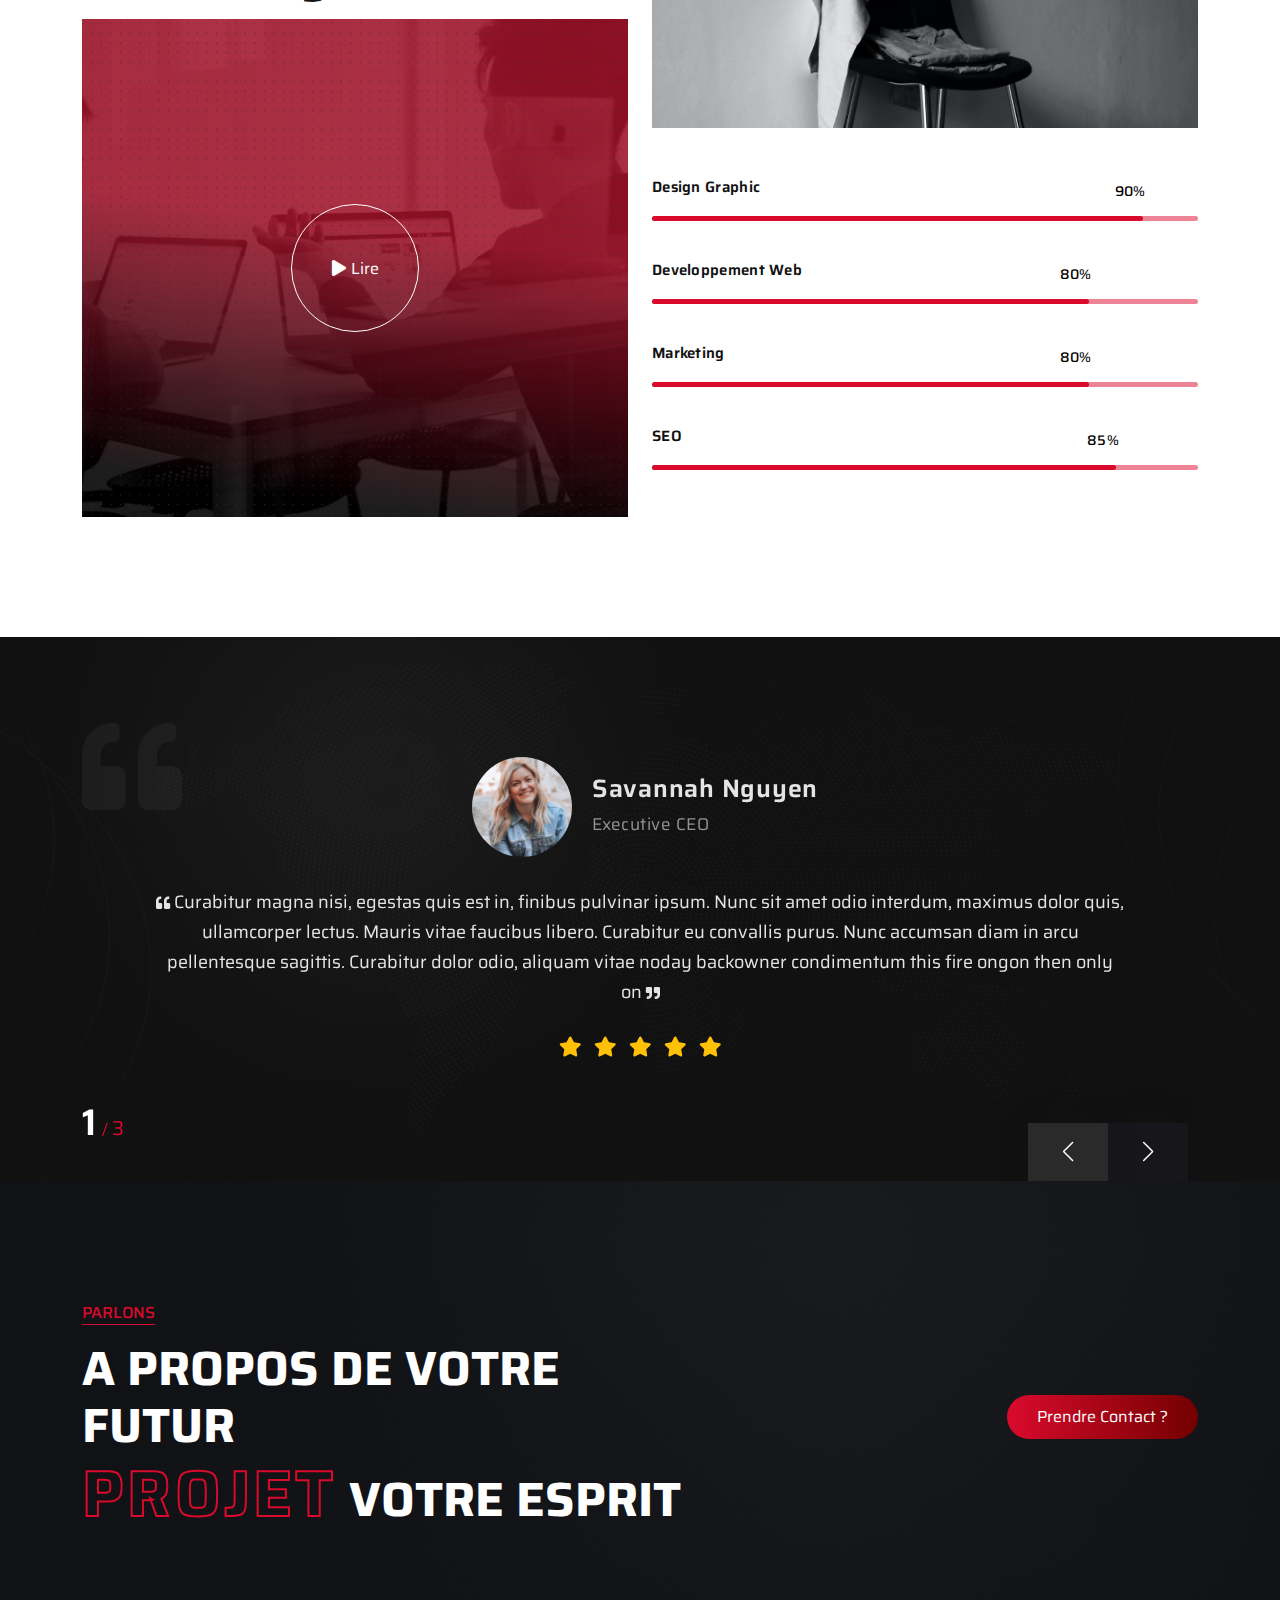
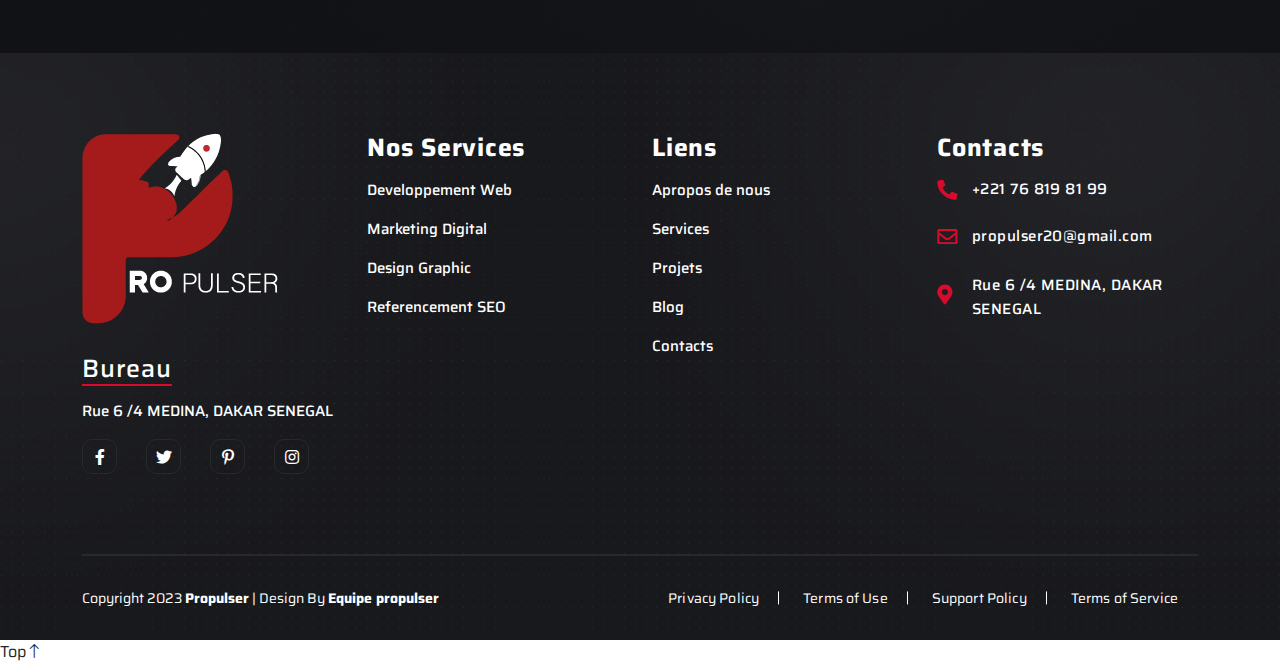
==== commit 5c895036: "commit num 2" ====
--- a/index.html
+++ b/index.html
@@ -6,7 +6,7 @@
 <meta charset="utf-8">
 <meta name="viewport" content="width=device-width, initial-scale=1">
 
-<link rel="shortcut icon" type="image/x-icon" href="assets/img/favicon.png">
+<link rel="shortcut icon" type="image/x-icon" href="assets/img/logo_1.png">
 
 <link href="assets/css/bootstrap.min.css" rel="stylesheet">
 
@@ -357,16 +357,16 @@
 <div class="counter">
 <span class="odometer">9</span><sup>+</sup>
 </div>
-<p>Project Completed</p>
-</div>
-</div>
+<p>Projets Réaliser</p>
+</div>
+</div> 
 <div class="col-sm-6 col-md-3 col-lg-3 col-xl-3">
 <div class="single-count">
 <i><img src="assets/img/icons/count-2.png" alt></i>
 <div class="counter">
 <span class="odometer">12</span><sup>+</sup>
 </div>
-<p>Satisfied Clients</p>
+<p> Clients Satisfaits</p>
 </div>
 </div>
 <div class="col-sm-6 col-md-3 col-lg-3 col-xl-3">
@@ -375,7 +375,7 @@
 <div class="counter">
 <span class="odometer">5</span><sup>+</sup>
 </div>
-<p>Expert Teams</p>
+<p>Equipe</p>
 </div>
 </div>
 
@@ -505,8 +505,8 @@
 <div class="row">
 <div class="col-12 col-lg-7 col-xl-5">
 <div class="title black">
-<span>Case Study</span>
-<h2>A diversified resilient portfolio.</h2>
+<span>Étude de cas</span>
+<h2>Un portefeuille diversifié et résilient.</h2>
 </div>
 </div>
 </div>
@@ -972,5 +972,4 @@
 <script src="assets/js/custom.js"></script>
 </body>
 
-<!-- Mirrored from demo-egenslab.b-cdn.net/html/finibus/demo/index.html by HTTrack Website Copier/3.x [XR&CO'2014], Sun, 20 Aug 2023 12:02:01 GMT -->
 </html>
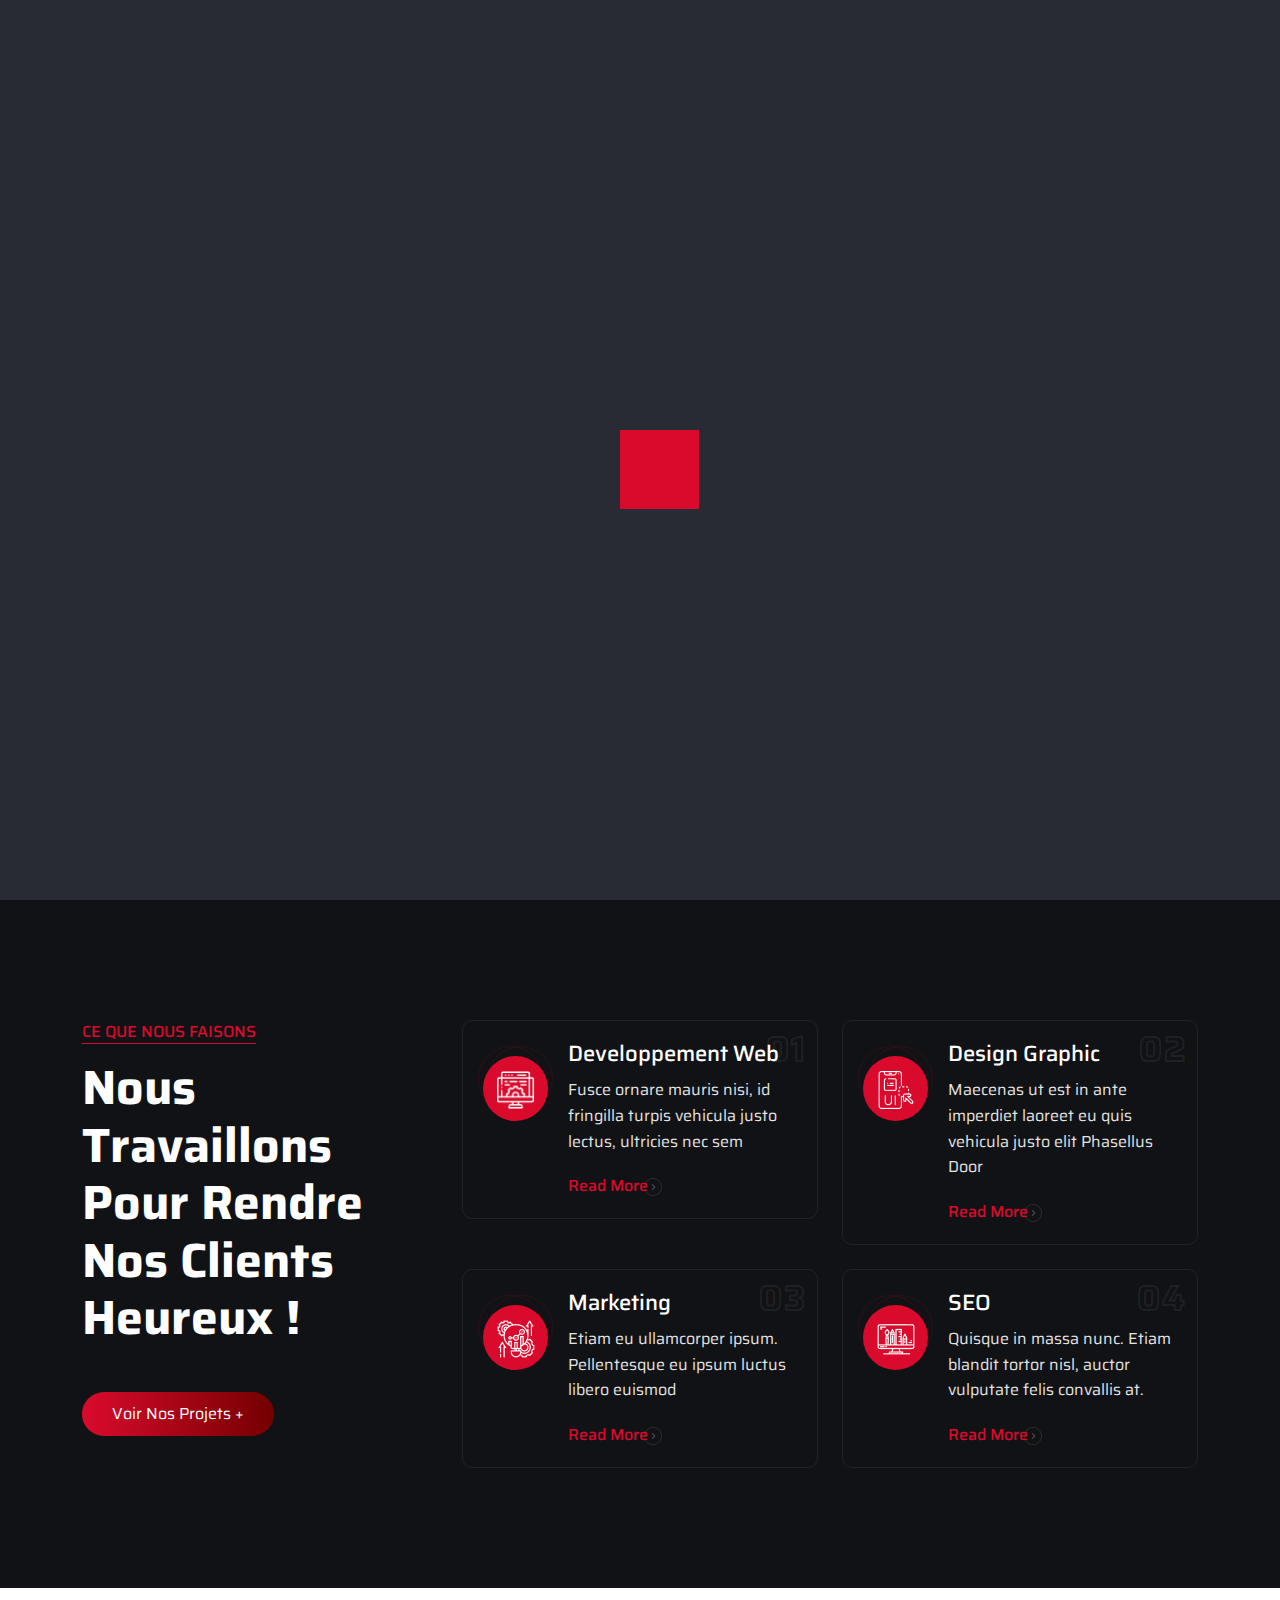
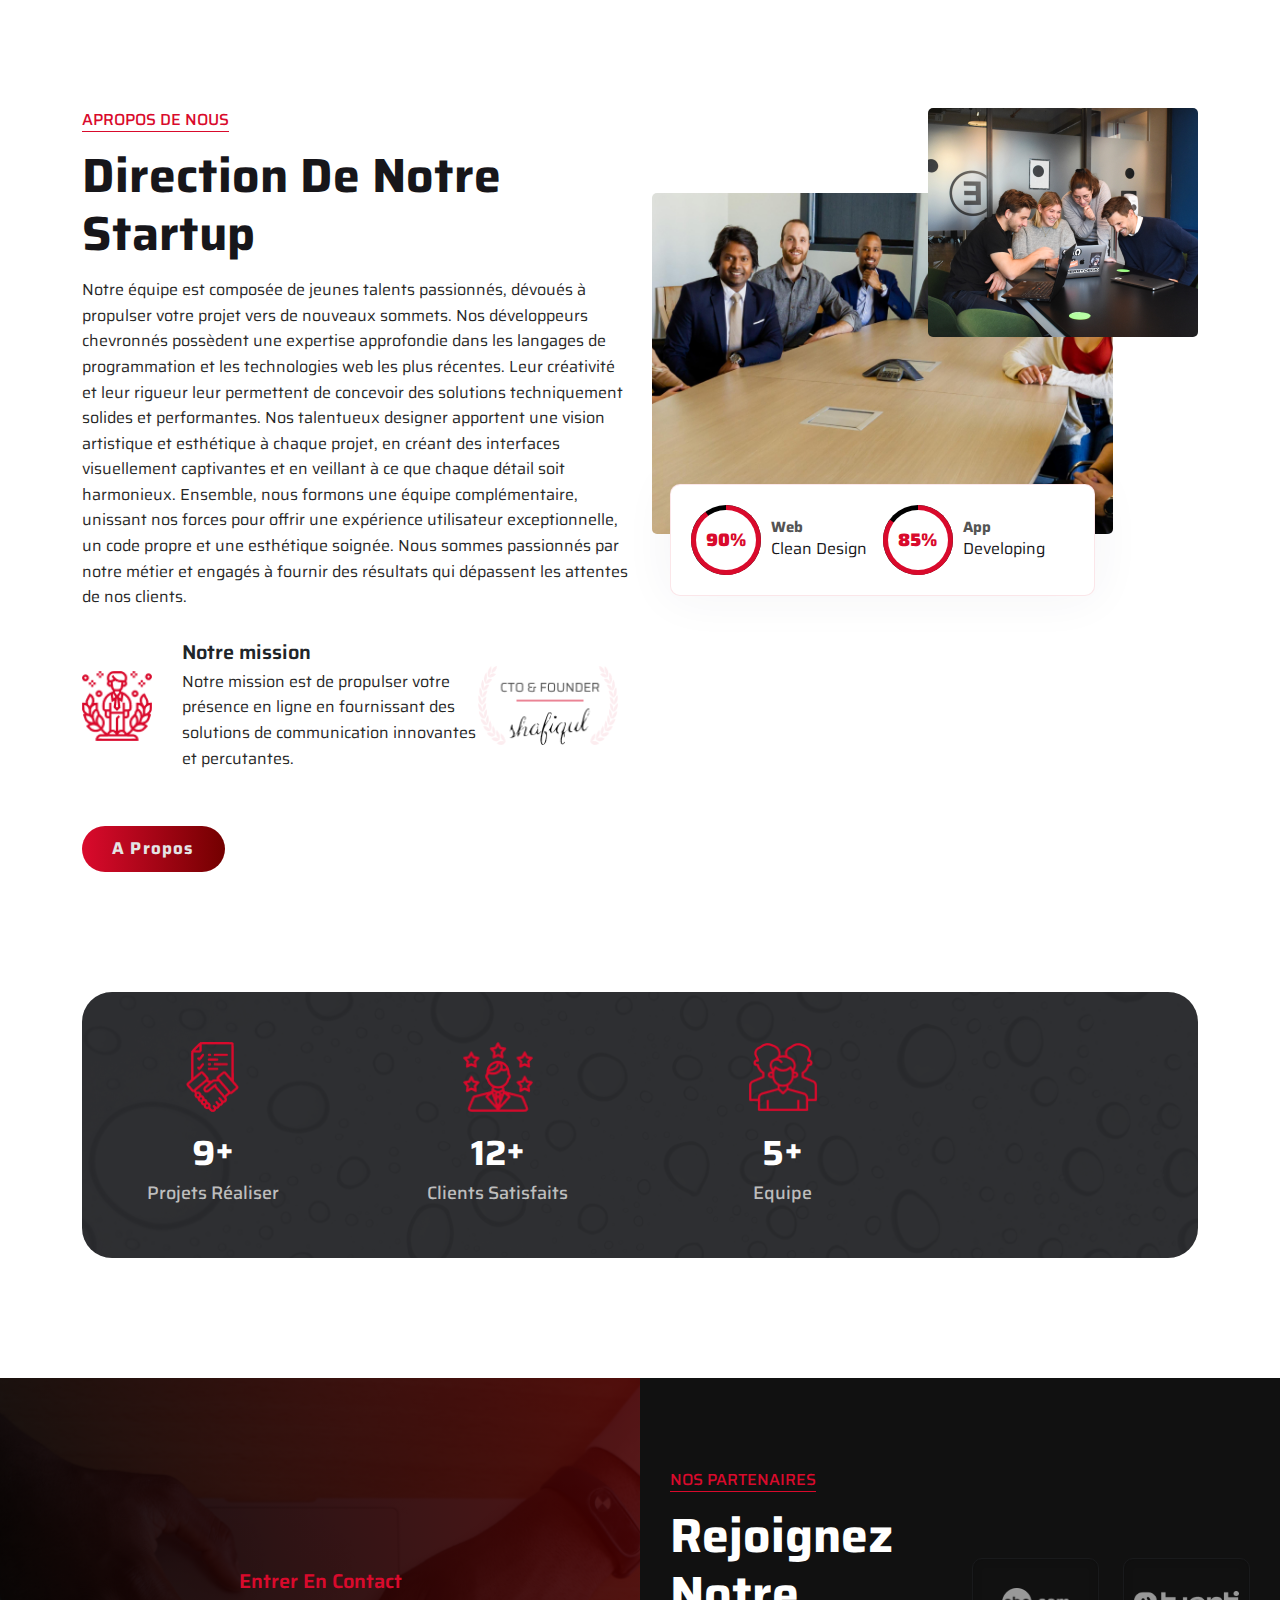
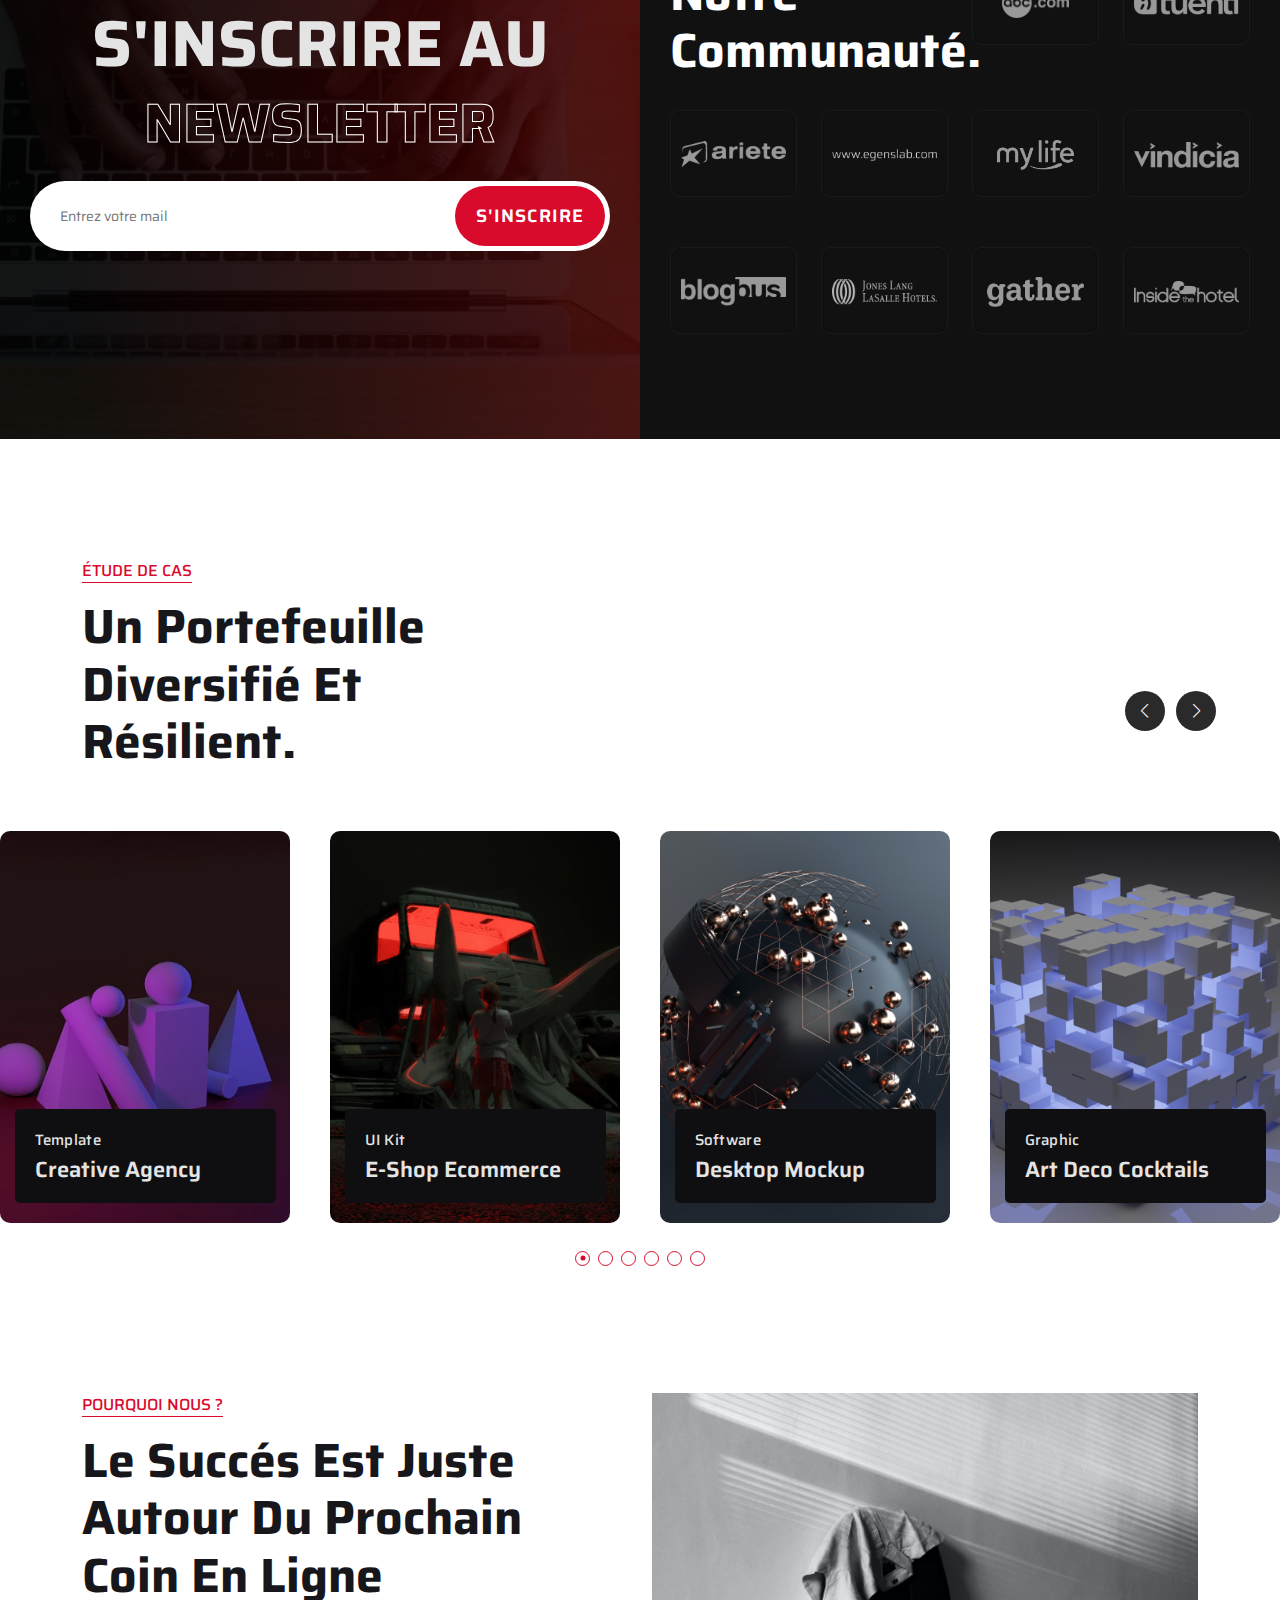
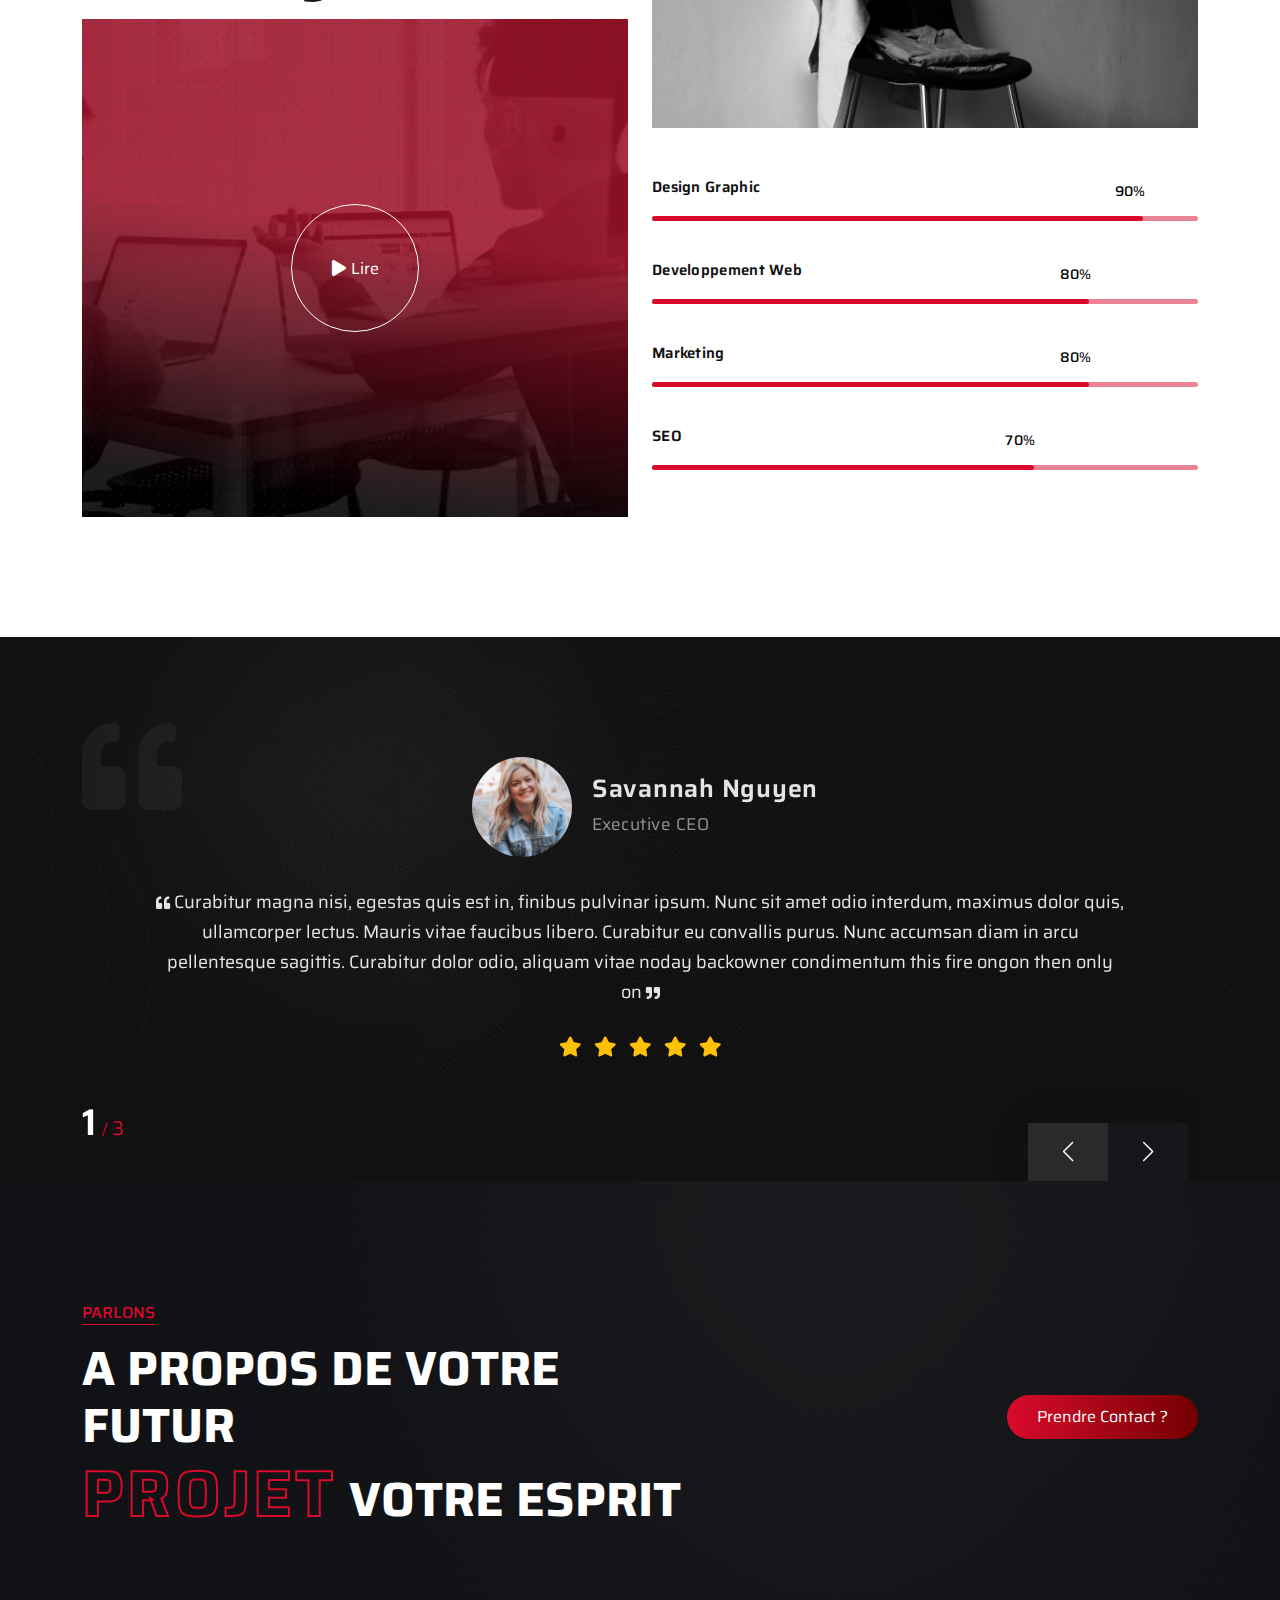
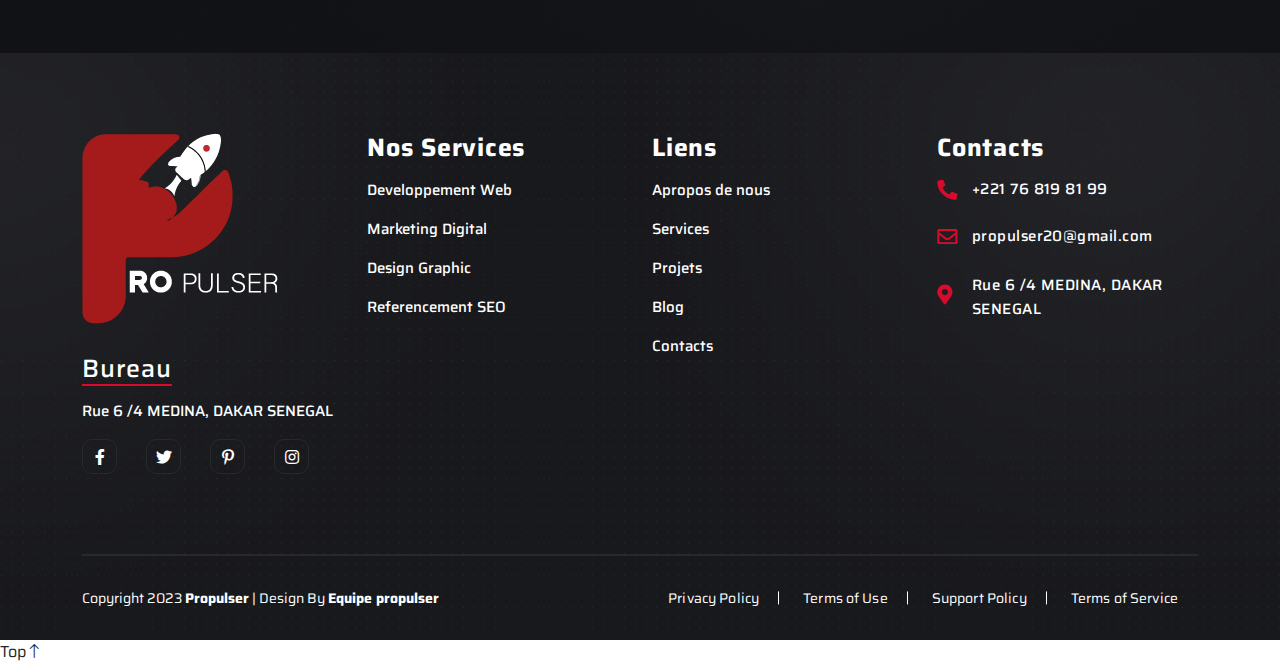
==== commit f10de468: "commit modification page accueil et apropos" ====
--- a/index.html
+++ b/index.html
@@ -654,7 +654,7 @@
 <h6>SEO </h6>
 <div id="bar4" class="barfiller">
 <span class="tip"></span>
-<span class="fill" data-percentage="85"></span>
+<span class="fill" data-percentage="70"></span>
 </div>
 </div>
 </div>
